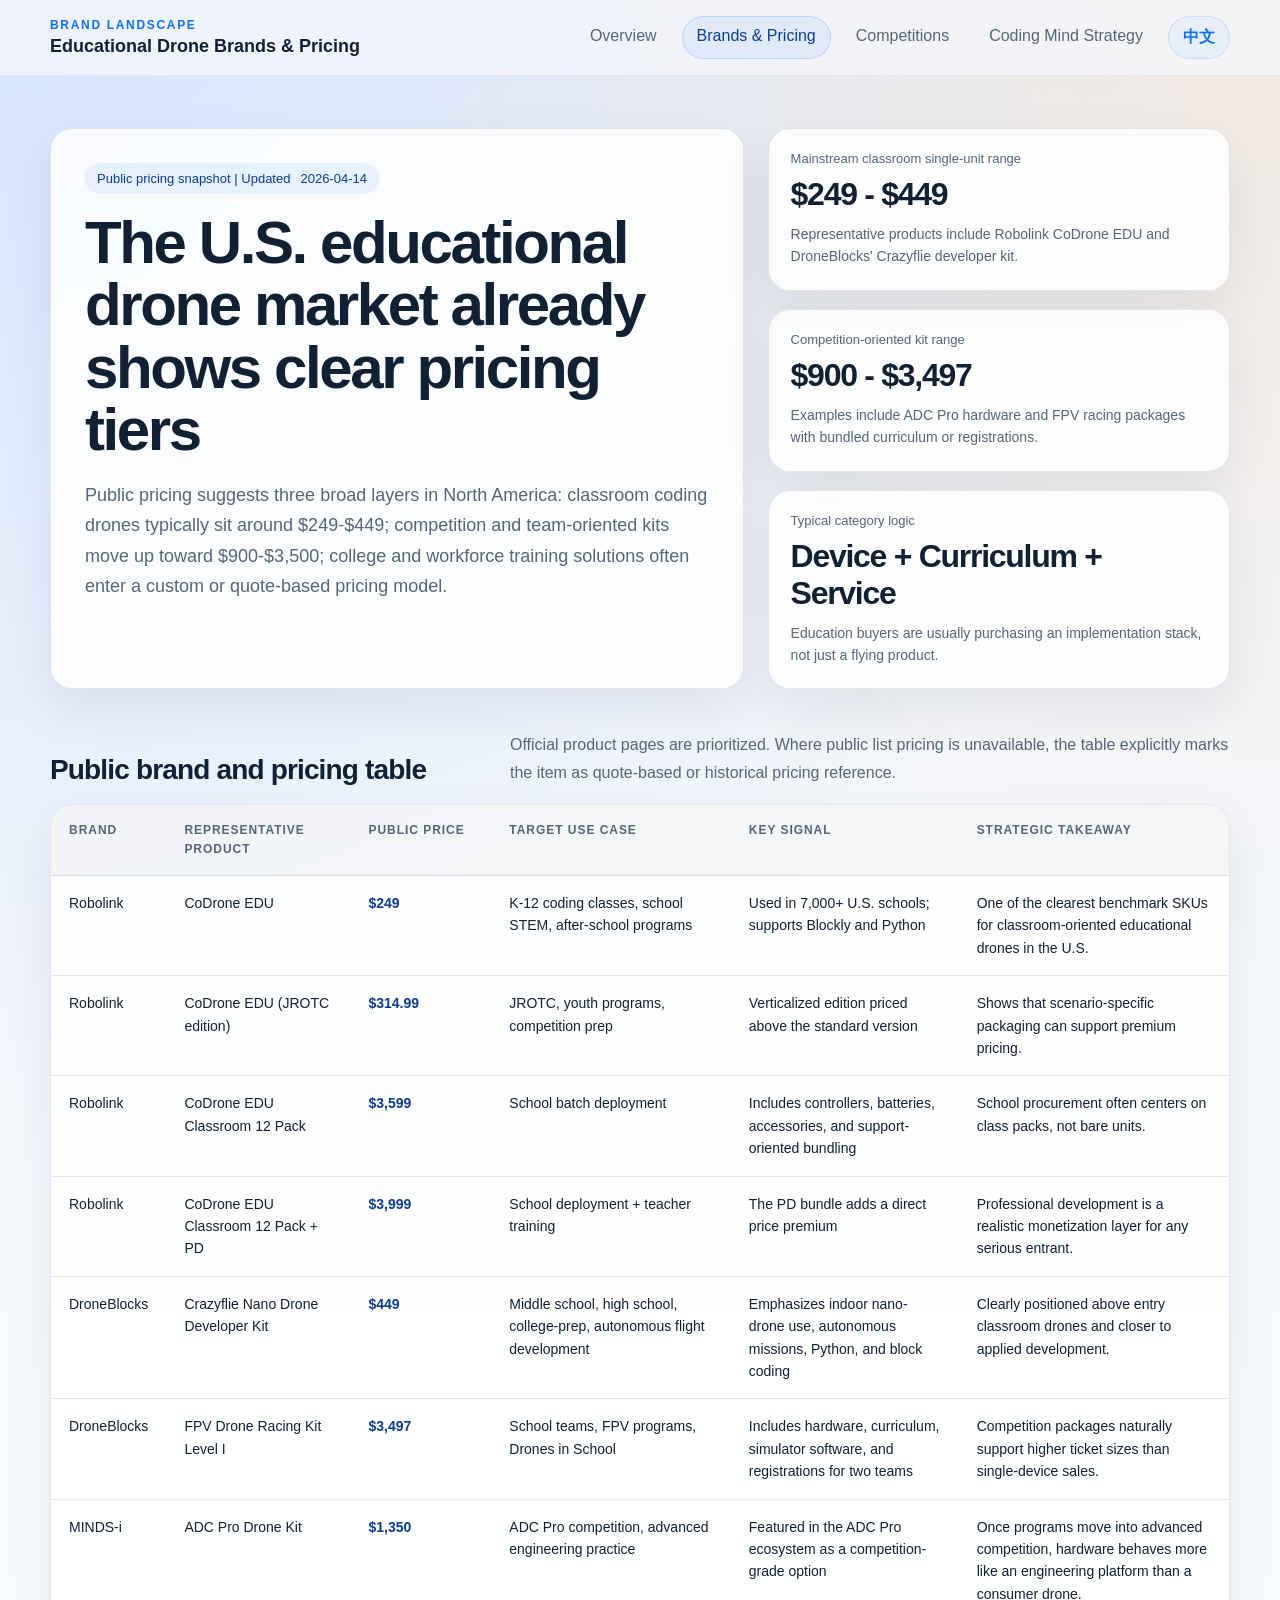
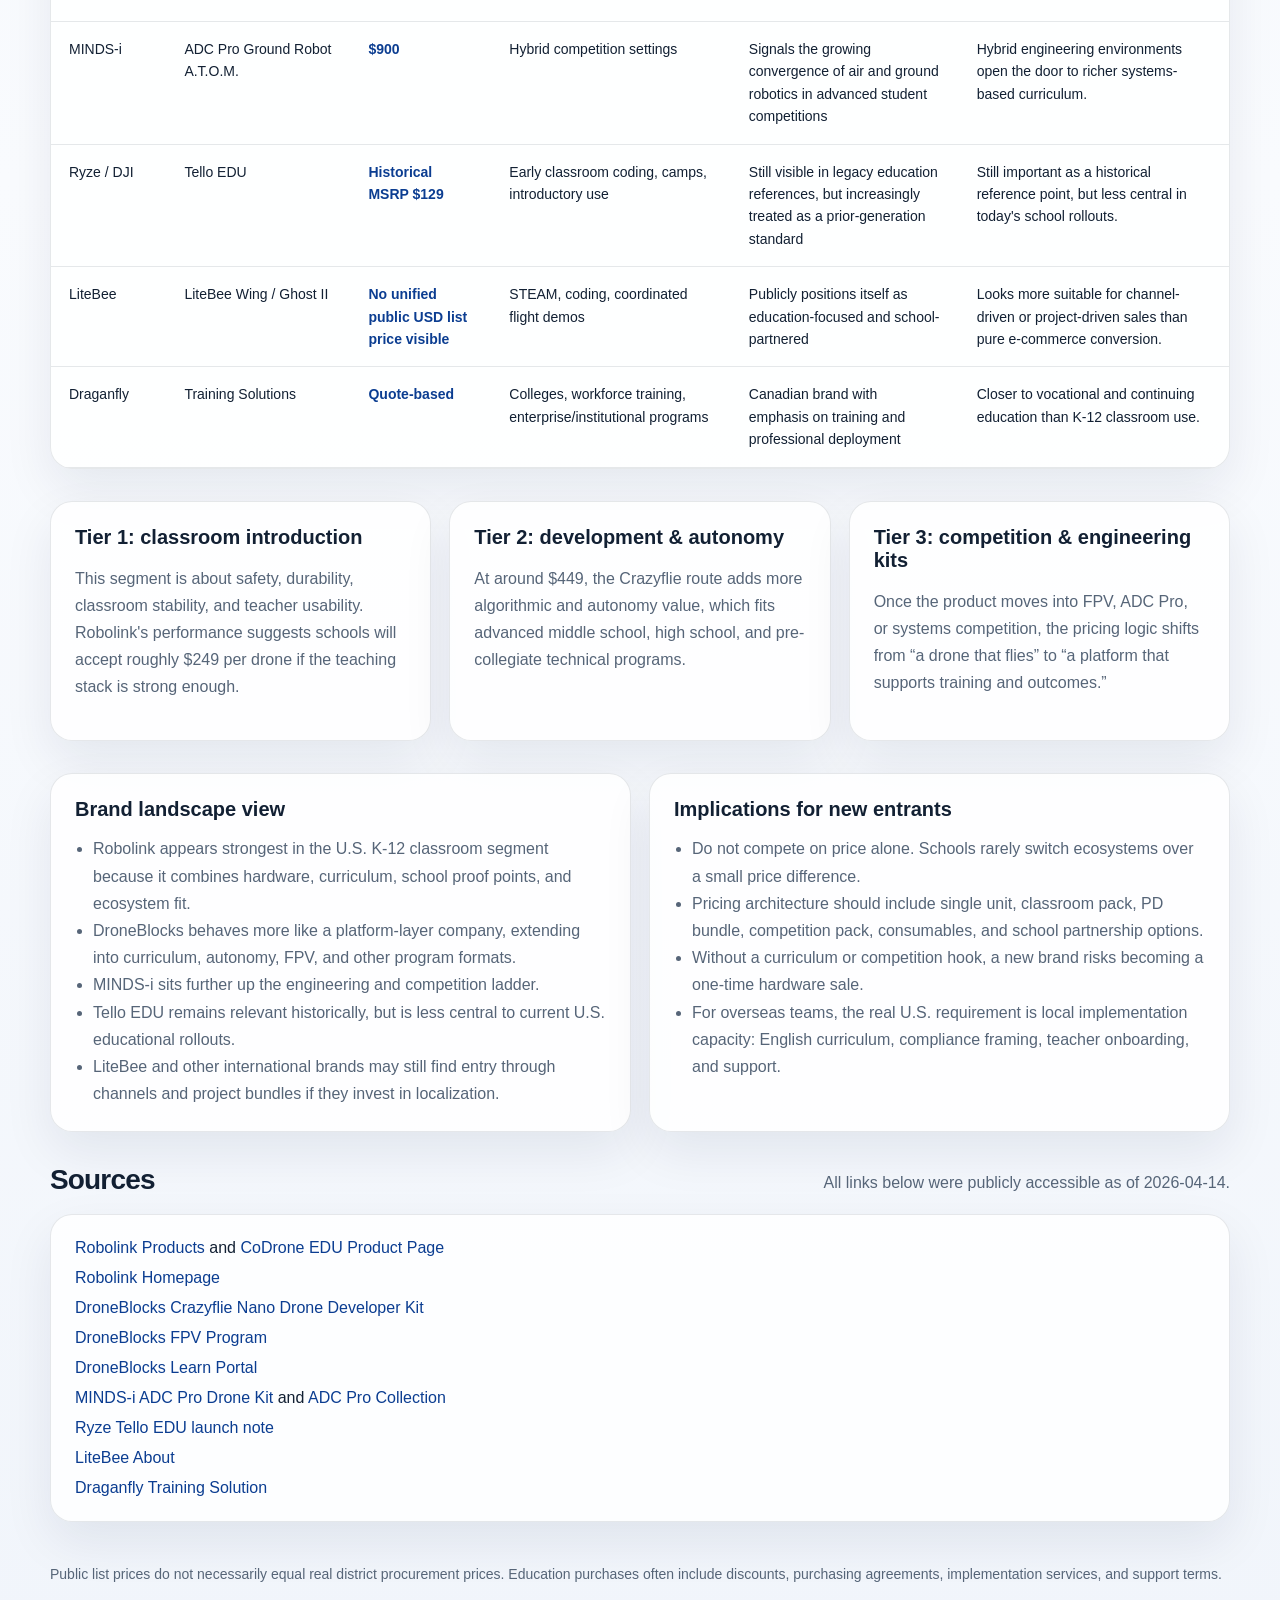
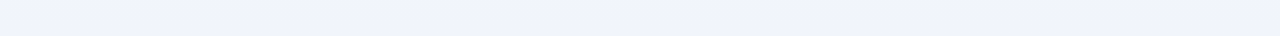
==== brands-en.html @ 6ffd5aaa "Add English version of education drone report" ====
<!DOCTYPE html>
<html lang="en">
<head>
  <meta charset="UTF-8">
  <meta name="viewport" content="width=device-width, initial-scale=1.0">
  <title>Educational Drone Brands and Pricing in North America</title>
  <link rel="stylesheet" href="assets/styles.css">
</head>
<body data-page="brands">
  <div class="topbar">
    <div class="page-shell topbar-inner">
      <div class="brand-block">
        <div class="brand-kicker">Brand Landscape</div>
        <div class="brand-title">Educational Drone Brands & Pricing</div>
      </div>
      <nav class="nav-links">
        <a href="overview-en.html" data-page="overview">Overview</a>
        <a href="brands-en.html" data-page="brands">Brands & Pricing</a>
        <a href="competitions-en.html" data-page="competitions">Competitions</a>
        <a href="strategy-en.html" data-page="strategy">Coding Mind Strategy</a>
        <a href="brands.html" class="lang-link">中文</a>
      </nav>
    </div>
  </div>

  <main class="page-shell">
    <section class="hero">
      <div class="hero-grid">
        <div class="hero-card">
          <div class="eyebrow">Public pricing snapshot | Updated <span data-today></span></div>
          <h1>The U.S. educational drone market already shows clear pricing tiers</h1>
          <p class="lead">
            Public pricing suggests three broad layers in North America:
            classroom coding drones typically sit around $249-$449;
            competition and team-oriented kits move up toward $900-$3,500;
            college and workforce training solutions often enter a custom or quote-based pricing model.
          </p>
        </div>
        <div class="hero-side">
          <div class="stat-card">
            <div class="stat-label">Mainstream classroom single-unit range</div>
            <div class="stat-value">$249 - $449</div>
            <div class="stat-foot">Representative products include Robolink CoDrone EDU and DroneBlocks' Crazyflie developer kit.</div>
          </div>
          <div class="stat-card">
            <div class="stat-label">Competition-oriented kit range</div>
            <div class="stat-value">$900 - $3,497</div>
            <div class="stat-foot">Examples include ADC Pro hardware and FPV racing packages with bundled curriculum or registrations.</div>
          </div>
          <div class="stat-card">
            <div class="stat-label">Typical category logic</div>
            <div class="stat-value">Device + Curriculum + Service</div>
            <div class="stat-foot">Education buyers are usually purchasing an implementation stack, not just a flying product.</div>
          </div>
        </div>
      </div>
    </section>

    <section>
      <div class="section-head">
        <div>
          <h2>Public brand and pricing table</h2>
        </div>
        <p>Official product pages are prioritized. Where public list pricing is unavailable, the table explicitly marks the item as quote-based or historical pricing reference.</p>
      </div>
      <div class="table-card">
        <div class="table-wrap">
          <table>
            <thead>
              <tr>
                <th>Brand</th>
                <th>Representative product</th>
                <th>Public price</th>
                <th>Target use case</th>
                <th>Key signal</th>
                <th>Strategic takeaway</th>
              </tr>
            </thead>
            <tbody>
              <tr>
                <td>Robolink</td>
                <td>CoDrone EDU</td>
                <td class="price">$249</td>
                <td>K-12 coding classes, school STEM, after-school programs</td>
                <td>Used in 7,000+ U.S. schools; supports Blockly and Python</td>
                <td>One of the clearest benchmark SKUs for classroom-oriented educational drones in the U.S.</td>
              </tr>
              <tr>
                <td>Robolink</td>
                <td>CoDrone EDU (JROTC edition)</td>
                <td class="price">$314.99</td>
                <td>JROTC, youth programs, competition prep</td>
                <td>Verticalized edition priced above the standard version</td>
                <td>Shows that scenario-specific packaging can support premium pricing.</td>
              </tr>
              <tr>
                <td>Robolink</td>
                <td>CoDrone EDU Classroom 12 Pack</td>
                <td class="price">$3,599</td>
                <td>School batch deployment</td>
                <td>Includes controllers, batteries, accessories, and support-oriented bundling</td>
                <td>School procurement often centers on class packs, not bare units.</td>
              </tr>
              <tr>
                <td>Robolink</td>
                <td>CoDrone EDU Classroom 12 Pack + PD</td>
                <td class="price">$3,999</td>
                <td>School deployment + teacher training</td>
                <td>The PD bundle adds a direct price premium</td>
                <td>Professional development is a realistic monetization layer for any serious entrant.</td>
              </tr>
              <tr>
                <td>DroneBlocks</td>
                <td>Crazyflie Nano Drone Developer Kit</td>
                <td class="price">$449</td>
                <td>Middle school, high school, college-prep, autonomous flight development</td>
                <td>Emphasizes indoor nano-drone use, autonomous missions, Python, and block coding</td>
                <td>Clearly positioned above entry classroom drones and closer to applied development.</td>
              </tr>
              <tr>
                <td>DroneBlocks</td>
                <td>FPV Drone Racing Kit Level I</td>
                <td class="price">$3,497</td>
                <td>School teams, FPV programs, Drones in School</td>
                <td>Includes hardware, curriculum, simulator software, and registrations for two teams</td>
                <td>Competition packages naturally support higher ticket sizes than single-device sales.</td>
              </tr>
              <tr>
                <td>MINDS-i</td>
                <td>ADC Pro Drone Kit</td>
                <td class="price">$1,350</td>
                <td>ADC Pro competition, advanced engineering practice</td>
                <td>Featured in the ADC Pro ecosystem as a competition-grade option</td>
                <td>Once programs move into advanced competition, hardware behaves more like an engineering platform than a consumer drone.</td>
              </tr>
              <tr>
                <td>MINDS-i</td>
                <td>ADC Pro Ground Robot A.T.O.M.</td>
                <td class="price">$900</td>
                <td>Hybrid competition settings</td>
                <td>Signals the growing convergence of air and ground robotics in advanced student competitions</td>
                <td>Hybrid engineering environments open the door to richer systems-based curriculum.</td>
              </tr>
              <tr>
                <td>Ryze / DJI</td>
                <td>Tello EDU</td>
                <td class="price">Historical MSRP $129</td>
                <td>Early classroom coding, camps, introductory use</td>
                <td>Still visible in legacy education references, but increasingly treated as a prior-generation standard</td>
                <td>Still important as a historical reference point, but less central in today's school rollouts.</td>
              </tr>
              <tr>
                <td>LiteBee</td>
                <td>LiteBee Wing / Ghost II</td>
                <td class="price">No unified public USD list price visible</td>
                <td>STEAM, coding, coordinated flight demos</td>
                <td>Publicly positions itself as education-focused and school-partnered</td>
                <td>Looks more suitable for channel-driven or project-driven sales than pure e-commerce conversion.</td>
              </tr>
              <tr>
                <td>Draganfly</td>
                <td>Training Solutions</td>
                <td class="price">Quote-based</td>
                <td>Colleges, workforce training, enterprise/institutional programs</td>
                <td>Canadian brand with emphasis on training and professional deployment</td>
                <td>Closer to vocational and continuing education than K-12 classroom use.</td>
              </tr>
            </tbody>
          </table>
        </div>
      </div>
    </section>

    <section>
      <div class="grid-3">
        <div class="panel">
          <h3>Tier 1: classroom introduction</h3>
          <p>This segment is about safety, durability, classroom stability, and teacher usability. Robolink's performance suggests schools will accept roughly $249 per drone if the teaching stack is strong enough.</p>
        </div>
        <div class="panel">
          <h3>Tier 2: development & autonomy</h3>
          <p>At around $449, the Crazyflie route adds more algorithmic and autonomy value, which fits advanced middle school, high school, and pre-collegiate technical programs.</p>
        </div>
        <div class="panel">
          <h3>Tier 3: competition & engineering kits</h3>
          <p>Once the product moves into FPV, ADC Pro, or systems competition, the pricing logic shifts from “a drone that flies” to “a platform that supports training and outcomes.”</p>
        </div>
      </div>
    </section>

    <section>
      <div class="grid-2">
        <div class="panel">
          <h3>Brand landscape view</h3>
          <ul class="clean">
            <li>Robolink appears strongest in the U.S. K-12 classroom segment because it combines hardware, curriculum, school proof points, and ecosystem fit.</li>
            <li>DroneBlocks behaves more like a platform-layer company, extending into curriculum, autonomy, FPV, and other program formats.</li>
            <li>MINDS-i sits further up the engineering and competition ladder.</li>
            <li>Tello EDU remains relevant historically, but is less central to current U.S. educational rollouts.</li>
            <li>LiteBee and other international brands may still find entry through channels and project bundles if they invest in localization.</li>
          </ul>
        </div>
        <div class="panel">
          <h3>Implications for new entrants</h3>
          <ul class="clean">
            <li>Do not compete on price alone. Schools rarely switch ecosystems over a small price difference.</li>
            <li>Pricing architecture should include single unit, classroom pack, PD bundle, competition pack, consumables, and school partnership options.</li>
            <li>Without a curriculum or competition hook, a new brand risks becoming a one-time hardware sale.</li>
            <li>For overseas teams, the real U.S. requirement is local implementation capacity: English curriculum, compliance framing, teacher onboarding, and support.</li>
          </ul>
        </div>
      </div>
    </section>

    <section>
      <div class="section-head">
        <div>
          <h2>Sources</h2>
        </div>
        <p>All links below were publicly accessible as of <span data-today></span>.</p>
      </div>
      <div class="source-card">
        <div class="source-list">
          <div><a href="https://www.robolink.com/pages/our-products" target="_blank" rel="noreferrer">Robolink Products</a> and <a href="https://www.robolink.com/products/codrone-edu" target="_blank" rel="noreferrer">CoDrone EDU Product Page</a></div>
          <div><a href="https://www.robolink.com/" target="_blank" rel="noreferrer">Robolink Homepage</a></div>
          <div><a href="https://droneblocks.io/product/crazyflie-dev-kit/" target="_blank" rel="noreferrer">DroneBlocks Crazyflie Nano Drone Developer Kit</a></div>
          <div><a href="https://droneblocks.io/program/fpv/" target="_blank" rel="noreferrer">DroneBlocks FPV Program</a></div>
          <div><a href="https://learn.droneblocks.io/" target="_blank" rel="noreferrer">DroneBlocks Learn Portal</a></div>
          <div><a href="https://mindsieducation.com/products/adc-pro-drone-kit" target="_blank" rel="noreferrer">MINDS-i ADC Pro Drone Kit</a> and <a href="https://mindsieducation.com/collections/adc-pro" target="_blank" rel="noreferrer">ADC Pro Collection</a></div>
          <div><a href="https://www.ryzerobotics.com/mobile/news/announcing-the-programmable-tello-edu-drone-page" target="_blank" rel="noreferrer">Ryze Tello EDU launch note</a></div>
          <div><a href="https://www.litebee.com/aboutUs/" target="_blank" rel="noreferrer">LiteBee About</a></div>
          <div><a href="https://draganfly.com/training-solution/" target="_blank" rel="noreferrer">Draganfly Training Solution</a></div>
        </div>
      </div>
    </section>

    <div class="footer">
      Public list prices do not necessarily equal real district procurement prices. Education purchases often include discounts, purchasing agreements, implementation services, and support terms.
    </div>
  </main>
  <script src="assets/app.js"></script>
</body>
</html>
---- assets/styles.css ----
:root {
  --bg: #f5f7fb;
  --surface: rgba(255, 255, 255, 0.84);
  --surface-strong: #ffffff;
  --text: #122033;
  --muted: #566578;
  --line: rgba(18, 32, 51, 0.1);
  --brand: #0f6fff;
  --brand-deep: #0b3d91;
  --accent: #ff8f1f;
  --accent-soft: #ffe5c7;
  --success: #1a9b6d;
  --danger: #d24e39;
  --shadow: 0 20px 50px rgba(16, 31, 58, 0.08);
  --radius: 22px;
  --content: 1180px;
}

* {
  box-sizing: border-box;
}

html {
  scroll-behavior: smooth;
}

body {
  margin: 0;
  font-family: "Segoe UI", "PingFang SC", "Microsoft YaHei", sans-serif;
  color: var(--text);
  background:
    radial-gradient(circle at top left, rgba(15, 111, 255, 0.12), transparent 35%),
    radial-gradient(circle at top right, rgba(255, 143, 31, 0.12), transparent 28%),
    linear-gradient(180deg, #eff4fb 0%, #f9fbfe 55%, #f1f5fb 100%);
}

a {
  color: inherit;
}

.page-shell {
  width: min(calc(100% - 32px), var(--content));
  margin: 0 auto;
}

.topbar {
  position: sticky;
  top: 0;
  z-index: 20;
  backdrop-filter: blur(12px);
  background: rgba(245, 247, 251, 0.78);
  border-bottom: 1px solid rgba(18, 32, 51, 0.06);
}

.topbar-inner {
  display: flex;
  align-items: center;
  justify-content: space-between;
  gap: 18px;
  padding: 16px 0;
}

.brand-block {
  display: flex;
  flex-direction: column;
  gap: 4px;
}

.brand-kicker {
  font-size: 12px;
  letter-spacing: 0.14em;
  text-transform: uppercase;
  color: var(--brand);
  font-weight: 700;
}

.brand-title {
  font-size: 18px;
  font-weight: 700;
}

.nav-links {
  display: flex;
  flex-wrap: wrap;
  justify-content: flex-end;
  gap: 10px;
}

.nav-links a {
  text-decoration: none;
  padding: 10px 14px;
  border-radius: 999px;
  color: var(--muted);
  border: 1px solid transparent;
  transition: all 0.2s ease;
}

.nav-links a:hover,
.nav-links a.active {
  color: var(--brand-deep);
  border-color: rgba(15, 111, 255, 0.18);
  background: rgba(15, 111, 255, 0.08);
}

.nav-links a.lang-link {
  font-weight: 700;
  color: var(--brand);
  border-color: rgba(15, 111, 255, 0.14);
  background: rgba(15, 111, 255, 0.05);
}

.hero {
  padding: 52px 0 24px;
}

.hero-grid {
  display: grid;
  grid-template-columns: 1.35fr 0.9fr;
  gap: 24px;
}

.hero-card,
.panel,
.table-card,
.source-card,
.stat-card,
.timeline-card,
.note-card {
  background: var(--surface);
  border: 1px solid var(--line);
  box-shadow: var(--shadow);
  border-radius: var(--radius);
}

.hero-card {
  padding: 34px;
}

.eyebrow {
  display: inline-flex;
  align-items: center;
  gap: 10px;
  font-size: 13px;
  color: var(--brand-deep);
  background: rgba(15, 111, 255, 0.08);
  padding: 8px 12px;
  border-radius: 999px;
  margin-bottom: 18px;
}

.hero h1 {
  margin: 0;
  font-size: clamp(34px, 6vw, 60px);
  line-height: 1.04;
  letter-spacing: -0.04em;
}

.hero p.lead {
  margin: 18px 0 0;
  font-size: 18px;
  line-height: 1.7;
  color: var(--muted);
  max-width: 720px;
}

.hero-tags,
.chip-row {
  display: flex;
  flex-wrap: wrap;
  gap: 10px;
  margin-top: 24px;
}

.tag,
.chip {
  padding: 8px 12px;
  border-radius: 999px;
  font-size: 13px;
  background: rgba(18, 32, 51, 0.05);
  color: var(--muted);
}

.hero-side {
  display: grid;
  gap: 18px;
}

.stat-card {
  padding: 22px;
}

.stat-label {
  font-size: 13px;
  color: var(--muted);
  margin-bottom: 10px;
}

.stat-value {
  font-size: 32px;
  font-weight: 800;
  letter-spacing: -0.04em;
}

.stat-foot {
  margin-top: 10px;
  color: var(--muted);
  font-size: 14px;
  line-height: 1.6;
}

.grid-3,
.grid-2,
.grid-4 {
  display: grid;
  gap: 18px;
}

.grid-2 {
  grid-template-columns: repeat(2, minmax(0, 1fr));
}

.grid-3 {
  grid-template-columns: repeat(3, minmax(0, 1fr));
}

.grid-4 {
  grid-template-columns: repeat(4, minmax(0, 1fr));
}

section {
  padding: 18px 0 14px;
}

.section-head {
  display: flex;
  justify-content: space-between;
  gap: 18px;
  align-items: end;
  margin-bottom: 18px;
}

.section-head h2 {
  margin: 0;
  font-size: 28px;
  letter-spacing: -0.03em;
}

.section-head p {
  margin: 0;
  max-width: 720px;
  color: var(--muted);
  line-height: 1.7;
}

.panel {
  padding: 24px;
}

.panel h3,
.timeline-card h3,
.table-card h3,
.source-card h3 {
  margin: 0 0 14px;
  font-size: 20px;
}

.panel p,
.panel li,
.timeline-card p,
.timeline-card li,
.table-card p,
.source-card li,
.note-card p {
  color: var(--muted);
  line-height: 1.7;
}

ul.clean {
  margin: 0;
  padding-left: 18px;
}

.metric-strip {
  display: grid;
  grid-template-columns: repeat(4, minmax(0, 1fr));
  gap: 16px;
}

.metric-box {
  padding: 18px;
  border-radius: 18px;
  border: 1px solid var(--line);
  background: rgba(255, 255, 255, 0.66);
}

.metric-box strong {
  display: block;
  font-size: 28px;
  margin-bottom: 8px;
  letter-spacing: -0.04em;
}

.market-bars {
  display: grid;
  gap: 14px;
  margin-top: 18px;
}

.bar-row {
  display: grid;
  gap: 8px;
}

.bar-label {
  display: flex;
  justify-content: space-between;
  gap: 12px;
  font-size: 14px;
}

.bar-track {
  height: 14px;
  border-radius: 999px;
  background: rgba(18, 32, 51, 0.06);
  overflow: hidden;
}

.bar-fill {
  height: 100%;
  border-radius: 999px;
  background: linear-gradient(90deg, var(--brand), var(--accent));
}

.matrix {
  display: grid;
  gap: 14px;
}

.matrix-item {
  padding: 18px;
  border-radius: 18px;
  border: 1px solid var(--line);
  background: rgba(255, 255, 255, 0.62);
}

.matrix-item h4 {
  margin: 0 0 10px;
  font-size: 16px;
}

.pill {
  display: inline-flex;
  padding: 5px 10px;
  border-radius: 999px;
  font-size: 12px;
  font-weight: 700;
  margin-bottom: 10px;
}

.pill.open {
  background: rgba(26, 155, 109, 0.12);
  color: var(--success);
}

.pill.risk {
  background: rgba(210, 78, 57, 0.1);
  color: var(--danger);
}

.pill.note {
  background: rgba(15, 111, 255, 0.1);
  color: var(--brand-deep);
}

.table-card {
  overflow: hidden;
}

.table-wrap {
  overflow-x: auto;
}

table {
  width: 100%;
  border-collapse: collapse;
  min-width: 860px;
}

th,
td {
  text-align: left;
  padding: 16px 18px;
  border-bottom: 1px solid var(--line);
  vertical-align: top;
  font-size: 14px;
  line-height: 1.6;
}

th {
  font-size: 12px;
  text-transform: uppercase;
  letter-spacing: 0.08em;
  color: var(--muted);
  background: rgba(18, 32, 51, 0.04);
}

tbody tr:hover {
  background: rgba(15, 111, 255, 0.03);
}

.price {
  font-weight: 700;
  color: var(--brand-deep);
}

.muted {
  color: var(--muted);
}

.timeline {
  display: grid;
  gap: 16px;
}

.timeline-card {
  padding: 22px;
}

.timeline-step {
  font-size: 12px;
  color: var(--brand);
  font-weight: 800;
  letter-spacing: 0.1em;
  text-transform: uppercase;
  margin-bottom: 10px;
}

.source-card {
  padding: 24px;
}

.source-list {
  display: grid;
  gap: 12px;
}

.source-list a {
  color: var(--brand-deep);
  text-decoration: none;
}

.source-list a:hover {
  text-decoration: underline;
}

.note-card {
  padding: 18px 20px;
}

.footer {
  padding: 30px 0 54px;
  color: var(--muted);
  font-size: 14px;
}

.small {
  font-size: 13px;
}

@media (max-width: 980px) {
  .hero-grid,
  .grid-2,
  .grid-3,
  .grid-4,
  .metric-strip {
    grid-template-columns: 1fr;
  }

  .topbar-inner,
  .section-head {
    flex-direction: column;
    align-items: flex-start;
  }

  .nav-links {
    justify-content: flex-start;
  }

  .hero-card,
  .panel,
  .timeline-card,
  .source-card {
    padding: 22px;
  }
}
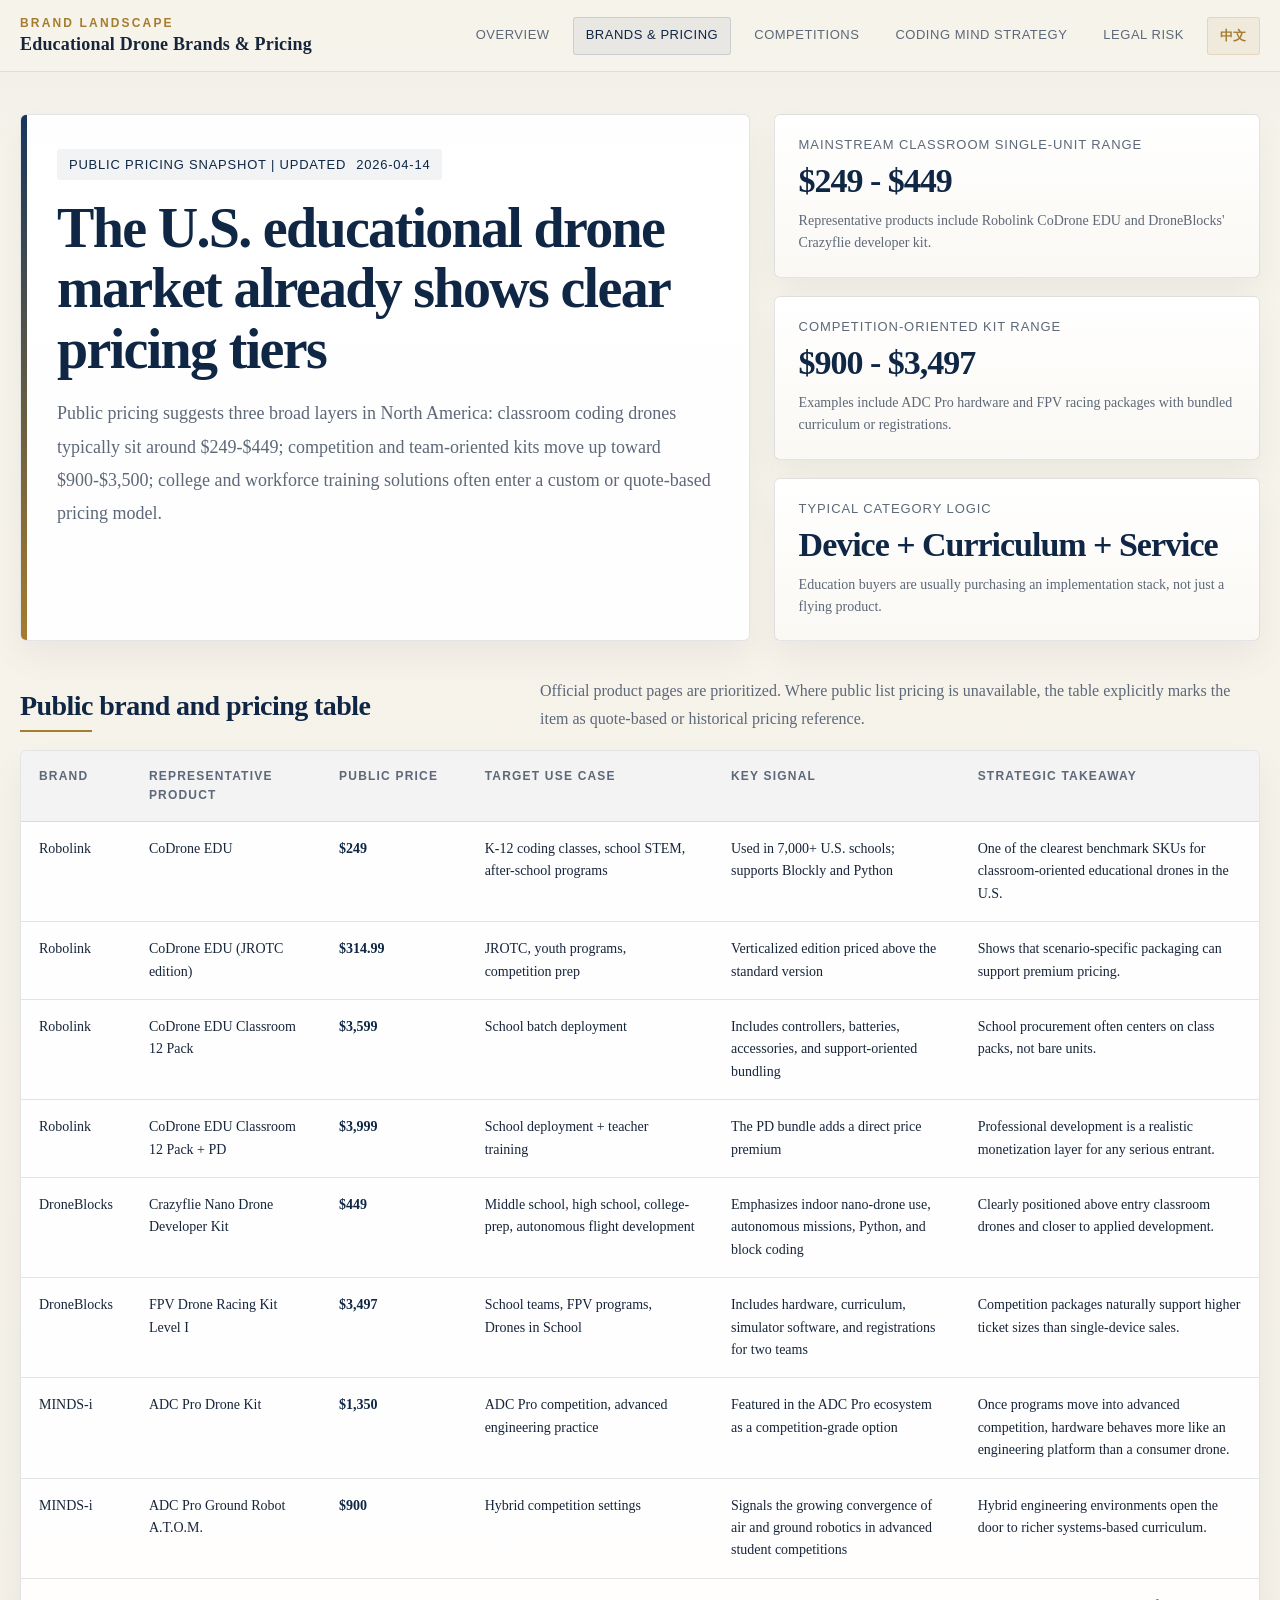
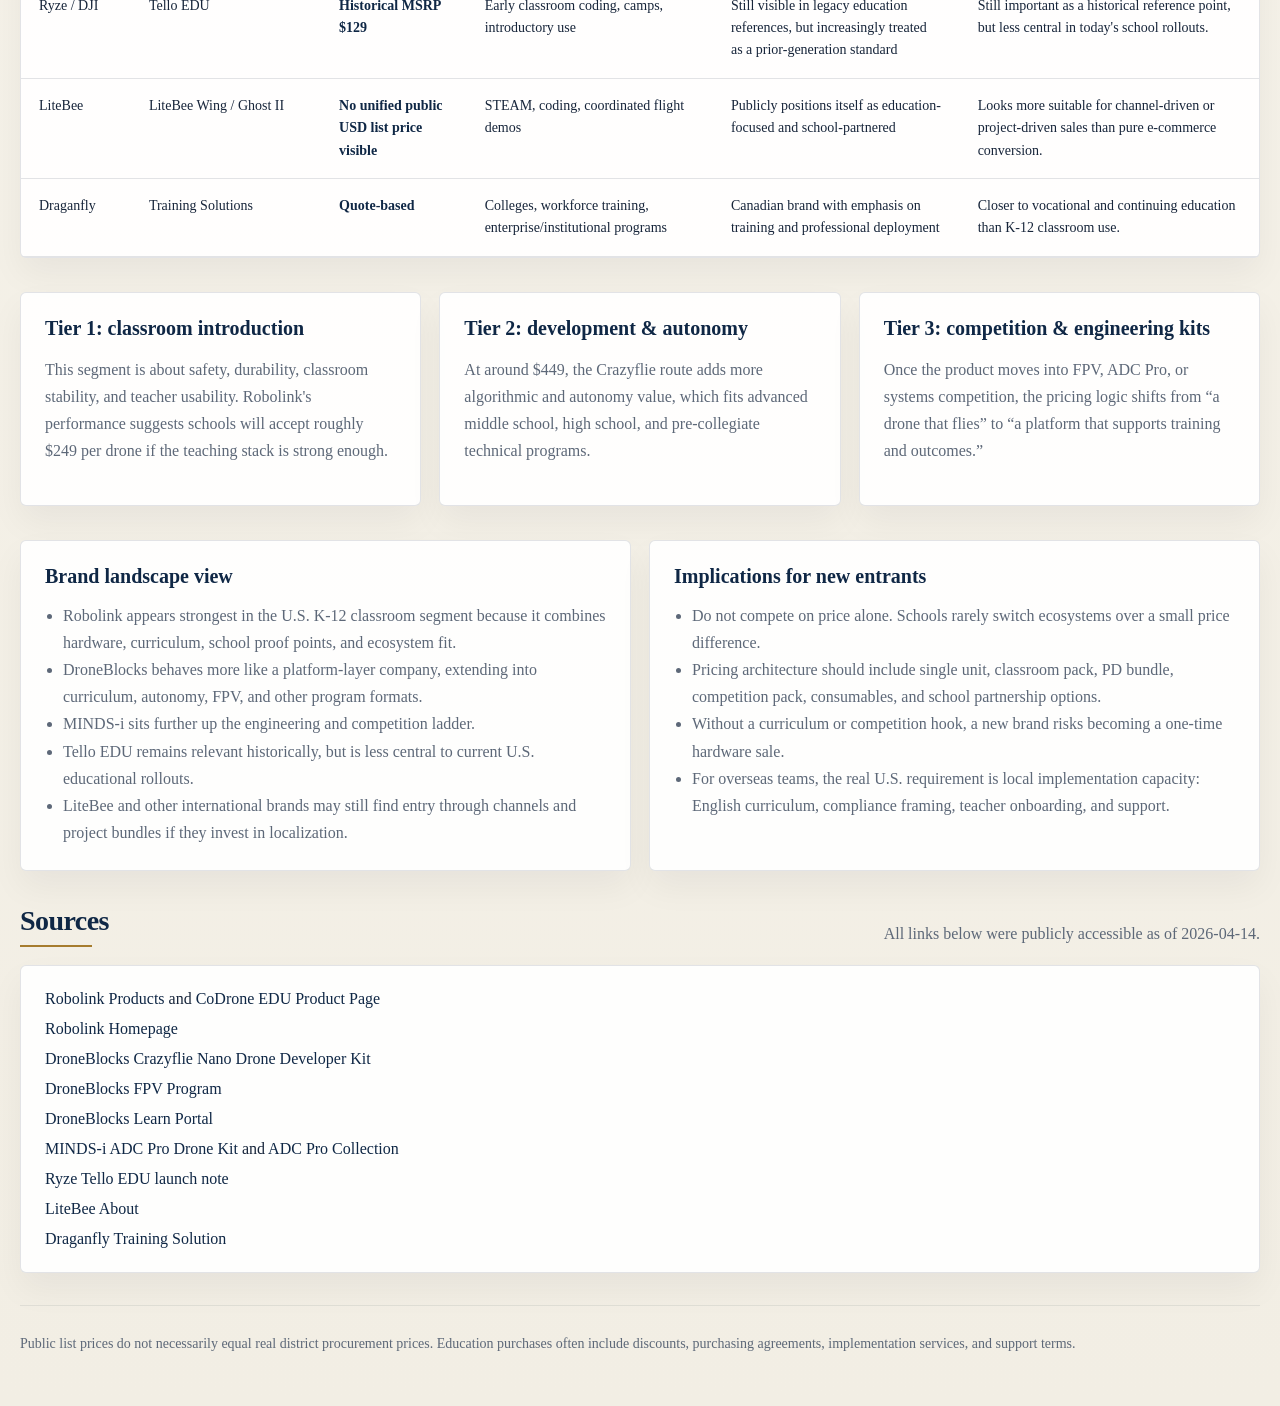
==== commit 2dd6aaf9: "Add legal risk section for education drone market" ====
--- a/brands-en.html
+++ b/brands-en.html
@@ -18,6 +18,7 @@
         <a href="brands-en.html" data-page="brands">Brands & Pricing</a>
         <a href="competitions-en.html" data-page="competitions">Competitions</a>
         <a href="strategy-en.html" data-page="strategy">Coding Mind Strategy</a>
+        <a href="legal-en.html" data-page="legal">Legal Risk</a>
         <a href="brands.html" class="lang-link">中文</a>
       </nav>
     </div>
--- a/assets/styles.css
+++ b/assets/styles.css
@@ -1,19 +1,19 @@
 :root {
-  --bg: #f5f7fb;
-  --surface: rgba(255, 255, 255, 0.84);
+  --bg: #f3f0e8;
+  --surface: rgba(255, 255, 255, 0.92);
   --surface-strong: #ffffff;
-  --text: #122033;
-  --muted: #566578;
-  --line: rgba(18, 32, 51, 0.1);
-  --brand: #0f6fff;
-  --brand-deep: #0b3d91;
-  --accent: #ff8f1f;
-  --accent-soft: #ffe5c7;
-  --success: #1a9b6d;
-  --danger: #d24e39;
-  --shadow: 0 20px 50px rgba(16, 31, 58, 0.08);
-  --radius: 22px;
-  --content: 1180px;
+  --text: #17253a;
+  --muted: #5d6878;
+  --line: rgba(23, 37, 58, 0.12);
+  --brand: #17365d;
+  --brand-deep: #0f2745;
+  --accent: #a67c2e;
+  --accent-soft: rgba(166, 124, 46, 0.12);
+  --success: #2f6a4f;
+  --danger: #a5483a;
+  --shadow: 0 16px 34px rgba(17, 28, 44, 0.05);
+  --radius: 6px;
+  --content: 1240px;
 }
 
 * {
@@ -26,12 +26,11 @@
 
 body {
   margin: 0;
-  font-family: "Segoe UI", "PingFang SC", "Microsoft YaHei", sans-serif;
+  font-family: Georgia, "Times New Roman", "Noto Serif SC", "Songti SC", serif;
   color: var(--text);
   background:
-    radial-gradient(circle at top left, rgba(15, 111, 255, 0.12), transparent 35%),
-    radial-gradient(circle at top right, rgba(255, 143, 31, 0.12), transparent 28%),
-    linear-gradient(180deg, #eff4fb 0%, #f9fbfe 55%, #f1f5fb 100%);
+    linear-gradient(180deg, rgba(15, 39, 69, 0.04) 0%, rgba(15, 39, 69, 0) 160px),
+    linear-gradient(180deg, #f7f4ec 0%, #f2eee4 100%);
 }
 
 a {
@@ -47,9 +46,9 @@
   position: sticky;
   top: 0;
   z-index: 20;
-  backdrop-filter: blur(12px);
-  background: rgba(245, 247, 251, 0.78);
-  border-bottom: 1px solid rgba(18, 32, 51, 0.06);
+  backdrop-filter: blur(10px);
+  background: rgba(247, 244, 236, 0.92);
+  border-bottom: 1px solid rgba(23, 37, 58, 0.1);
 }
 
 .topbar-inner {
@@ -68,15 +67,17 @@
 
 .brand-kicker {
   font-size: 12px;
-  letter-spacing: 0.14em;
-  text-transform: uppercase;
-  color: var(--brand);
+  letter-spacing: 0.18em;
+  text-transform: uppercase;
+  color: var(--accent);
   font-weight: 700;
+  font-family: "Segoe UI", Arial, sans-serif;
 }
 
 .brand-title {
   font-size: 18px;
   font-weight: 700;
+  letter-spacing: 0.01em;
 }
 
 .nav-links {
@@ -88,29 +89,33 @@
 
 .nav-links a {
   text-decoration: none;
-  padding: 10px 14px;
-  border-radius: 999px;
+  padding: 9px 12px;
+  border-radius: 3px;
   color: var(--muted);
   border: 1px solid transparent;
   transition: all 0.2s ease;
+  font-family: "Segoe UI", Arial, sans-serif;
+  font-size: 13px;
+  letter-spacing: 0.04em;
+  text-transform: uppercase;
 }
 
 .nav-links a:hover,
 .nav-links a.active {
   color: var(--brand-deep);
-  border-color: rgba(15, 111, 255, 0.18);
-  background: rgba(15, 111, 255, 0.08);
+  border-color: rgba(23, 54, 93, 0.14);
+  background: rgba(23, 54, 93, 0.06);
 }
 
 .nav-links a.lang-link {
   font-weight: 700;
-  color: var(--brand);
-  border-color: rgba(15, 111, 255, 0.14);
-  background: rgba(15, 111, 255, 0.05);
+  color: var(--accent);
+  border-color: rgba(166, 124, 46, 0.18);
+  background: rgba(166, 124, 46, 0.08);
 }
 
 .hero {
-  padding: 52px 0 24px;
+  padding: 42px 0 18px;
 }
 
 .hero-grid {
@@ -133,7 +138,17 @@
 }
 
 .hero-card {
-  padding: 34px;
+  padding: 34px 36px;
+  position: relative;
+  overflow: hidden;
+}
+
+.hero-card::before {
+  content: "";
+  position: absolute;
+  inset: 0 auto 0 0;
+  width: 6px;
+  background: linear-gradient(180deg, var(--brand), var(--accent));
 }
 
 .eyebrow {
@@ -142,23 +157,27 @@
   gap: 10px;
   font-size: 13px;
   color: var(--brand-deep);
-  background: rgba(15, 111, 255, 0.08);
+  background: rgba(23, 54, 93, 0.06);
   padding: 8px 12px;
-  border-radius: 999px;
+  border-radius: 3px;
   margin-bottom: 18px;
+  font-family: "Segoe UI", Arial, sans-serif;
+  letter-spacing: 0.06em;
+  text-transform: uppercase;
 }
 
 .hero h1 {
   margin: 0;
-  font-size: clamp(34px, 6vw, 60px);
-  line-height: 1.04;
-  letter-spacing: -0.04em;
+  font-size: clamp(34px, 5vw, 56px);
+  line-height: 1.08;
+  letter-spacing: -0.03em;
+  color: var(--brand-deep);
 }
 
 .hero p.lead {
   margin: 18px 0 0;
   font-size: 18px;
-  line-height: 1.7;
+  line-height: 1.85;
   color: var(--muted);
   max-width: 720px;
 }
@@ -174,10 +193,13 @@
 .tag,
 .chip {
   padding: 8px 12px;
-  border-radius: 999px;
+  border-radius: 3px;
   font-size: 13px;
-  background: rgba(18, 32, 51, 0.05);
-  color: var(--muted);
+  background: rgba(23, 37, 58, 0.045);
+  color: var(--muted);
+  border: 1px solid rgba(23, 37, 58, 0.06);
+  text-decoration: none;
+  font-family: "Segoe UI", Arial, sans-serif;
 }
 
 .hero-side {
@@ -186,19 +208,25 @@
 }
 
 .stat-card {
-  padding: 22px;
+  padding: 22px 24px;
+  background:
+    linear-gradient(180deg, rgba(255, 255, 255, 0.96) 0%, rgba(250, 248, 243, 0.96) 100%);
 }
 
 .stat-label {
   font-size: 13px;
   color: var(--muted);
   margin-bottom: 10px;
+  text-transform: uppercase;
+  letter-spacing: 0.07em;
+  font-family: "Segoe UI", Arial, sans-serif;
 }
 
 .stat-value {
-  font-size: 32px;
+  font-size: 34px;
   font-weight: 800;
-  letter-spacing: -0.04em;
+  letter-spacing: -0.03em;
+  color: var(--brand-deep);
 }
 
 .stat-foot {
@@ -228,7 +256,7 @@
 }
 
 section {
-  padding: 18px 0 14px;
+  padding: 18px 0 16px;
 }
 
 .section-head {
@@ -242,7 +270,20 @@
 .section-head h2 {
   margin: 0;
   font-size: 28px;
-  letter-spacing: -0.03em;
+  letter-spacing: -0.02em;
+  color: var(--brand-deep);
+  position: relative;
+  padding-bottom: 10px;
+}
+
+.section-head h2::after {
+  content: "";
+  position: absolute;
+  left: 0;
+  bottom: 0;
+  width: 72px;
+  height: 2px;
+  background: var(--accent);
 }
 
 .section-head p {
@@ -262,6 +303,7 @@
 .source-card h3 {
   margin: 0 0 14px;
   font-size: 20px;
+  color: var(--brand-deep);
 }
 
 .panel p,
@@ -288,16 +330,17 @@
 
 .metric-box {
   padding: 18px;
-  border-radius: 18px;
+  border-radius: 4px;
   border: 1px solid var(--line);
-  background: rgba(255, 255, 255, 0.66);
+  background: rgba(255, 255, 255, 0.72);
 }
 
 .metric-box strong {
   display: block;
-  font-size: 28px;
+  font-size: 30px;
   margin-bottom: 8px;
-  letter-spacing: -0.04em;
+  letter-spacing: -0.03em;
+  color: var(--brand-deep);
 }
 
 .market-bars {
@@ -320,15 +363,15 @@
 
 .bar-track {
   height: 14px;
-  border-radius: 999px;
-  background: rgba(18, 32, 51, 0.06);
+  border-radius: 2px;
+  background: rgba(23, 37, 58, 0.07);
   overflow: hidden;
 }
 
 .bar-fill {
   height: 100%;
-  border-radius: 999px;
-  background: linear-gradient(90deg, var(--brand), var(--accent));
+  border-radius: 2px;
+  background: linear-gradient(90deg, var(--brand-deep), var(--accent));
 }
 
 .matrix {
@@ -338,9 +381,9 @@
 
 .matrix-item {
   padding: 18px;
-  border-radius: 18px;
+  border-radius: 4px;
   border: 1px solid var(--line);
-  background: rgba(255, 255, 255, 0.62);
+  background: rgba(255, 255, 255, 0.68);
 }
 
 .matrix-item h4 {
@@ -351,14 +394,17 @@
 .pill {
   display: inline-flex;
   padding: 5px 10px;
-  border-radius: 999px;
+  border-radius: 3px;
   font-size: 12px;
   font-weight: 700;
   margin-bottom: 10px;
+  font-family: "Segoe UI", Arial, sans-serif;
+  letter-spacing: 0.05em;
+  text-transform: uppercase;
 }
 
 .pill.open {
-  background: rgba(26, 155, 109, 0.12);
+  background: rgba(47, 106, 79, 0.12);
   color: var(--success);
 }
 
@@ -399,13 +445,14 @@
 th {
   font-size: 12px;
   text-transform: uppercase;
-  letter-spacing: 0.08em;
-  color: var(--muted);
-  background: rgba(18, 32, 51, 0.04);
+  letter-spacing: 0.1em;
+  color: var(--muted);
+  background: rgba(23, 37, 58, 0.05);
+  font-family: "Segoe UI", Arial, sans-serif;
 }
 
 tbody tr:hover {
-  background: rgba(15, 111, 255, 0.03);
+  background: rgba(23, 54, 93, 0.03);
 }
 
 .price {
@@ -424,15 +471,27 @@
 
 .timeline-card {
   padding: 22px;
+  position: relative;
+}
+
+.timeline-card::before {
+  content: "";
+  position: absolute;
+  top: 0;
+  left: 0;
+  right: 0;
+  height: 3px;
+  background: linear-gradient(90deg, var(--accent), rgba(166, 124, 46, 0.1));
 }
 
 .timeline-step {
   font-size: 12px;
-  color: var(--brand);
+  color: var(--accent);
   font-weight: 800;
-  letter-spacing: 0.1em;
+  letter-spacing: 0.12em;
   text-transform: uppercase;
   margin-bottom: 10px;
+  font-family: "Segoe UI", Arial, sans-serif;
 }
 
 .source-card {
@@ -461,6 +520,8 @@
   padding: 30px 0 54px;
   color: var(--muted);
   font-size: 14px;
+  border-top: 1px solid rgba(23, 37, 58, 0.08);
+  margin-top: 16px;
 }
 
 .small {
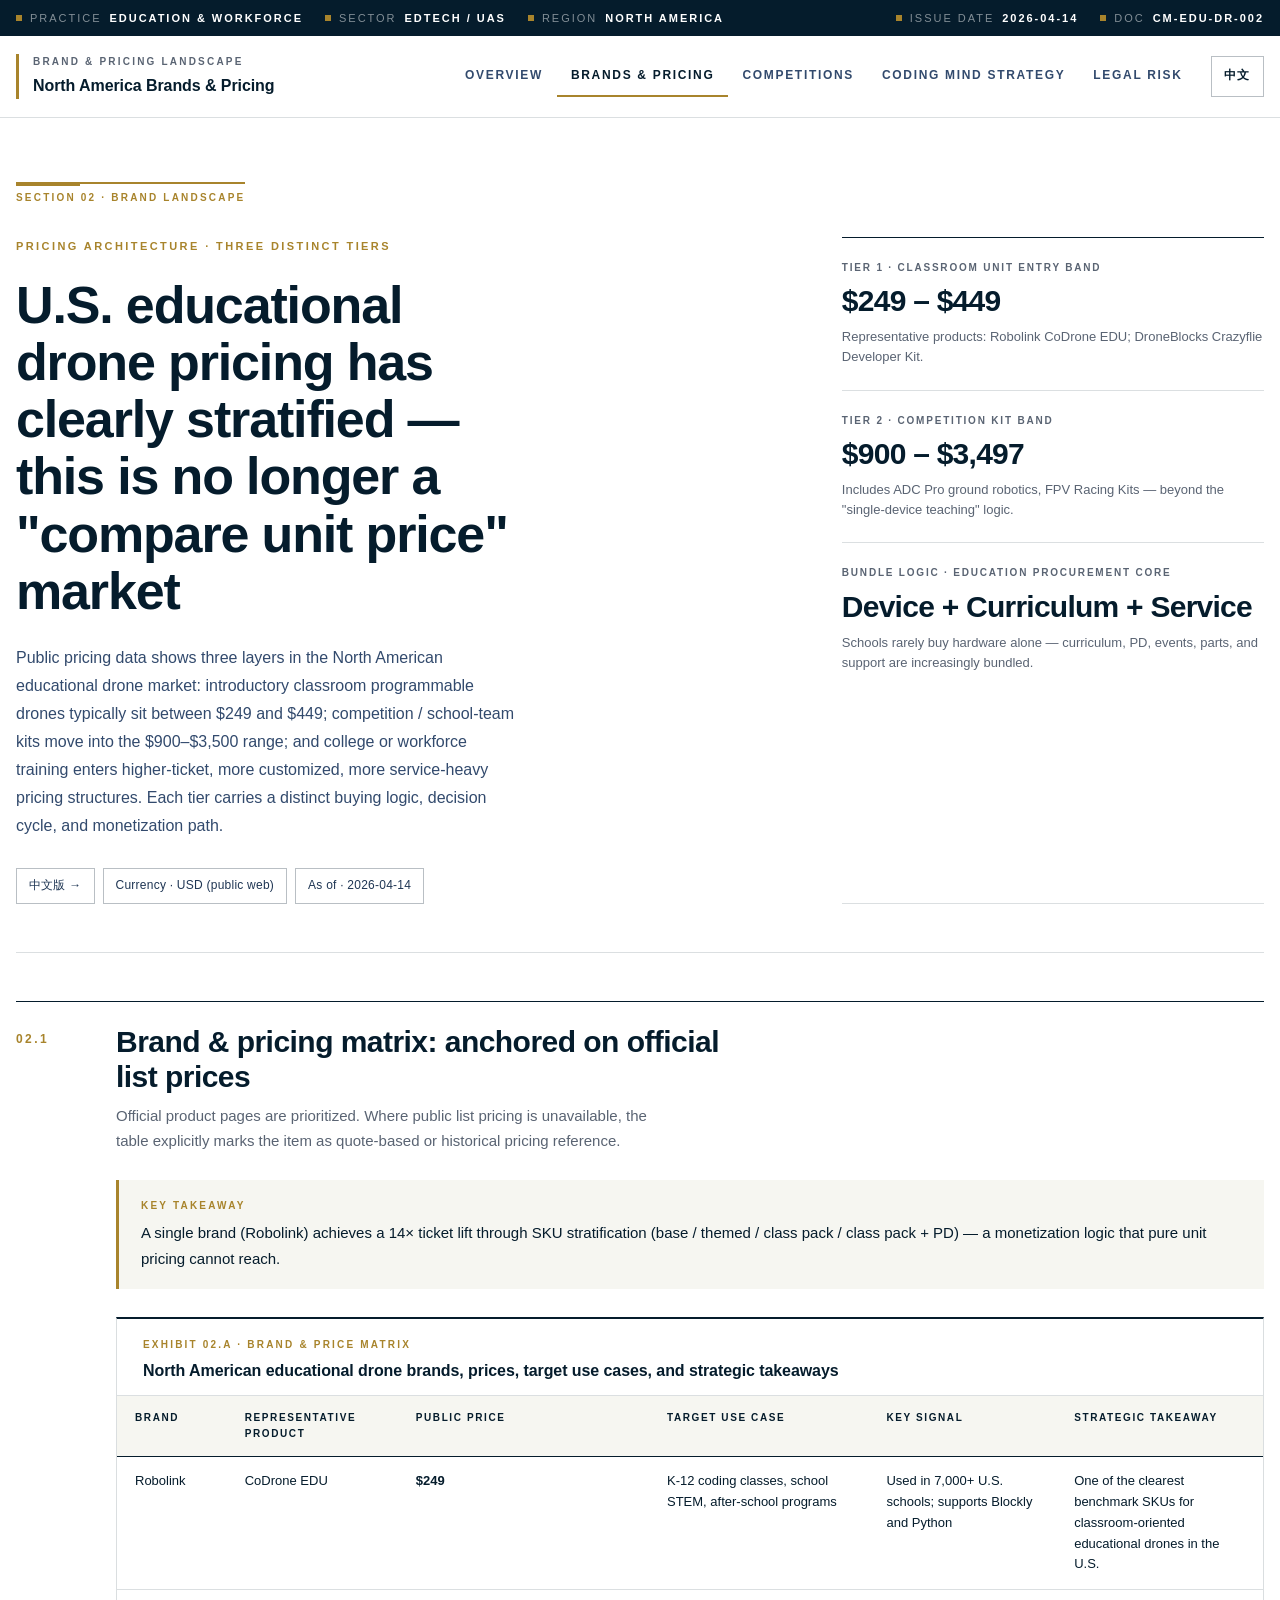
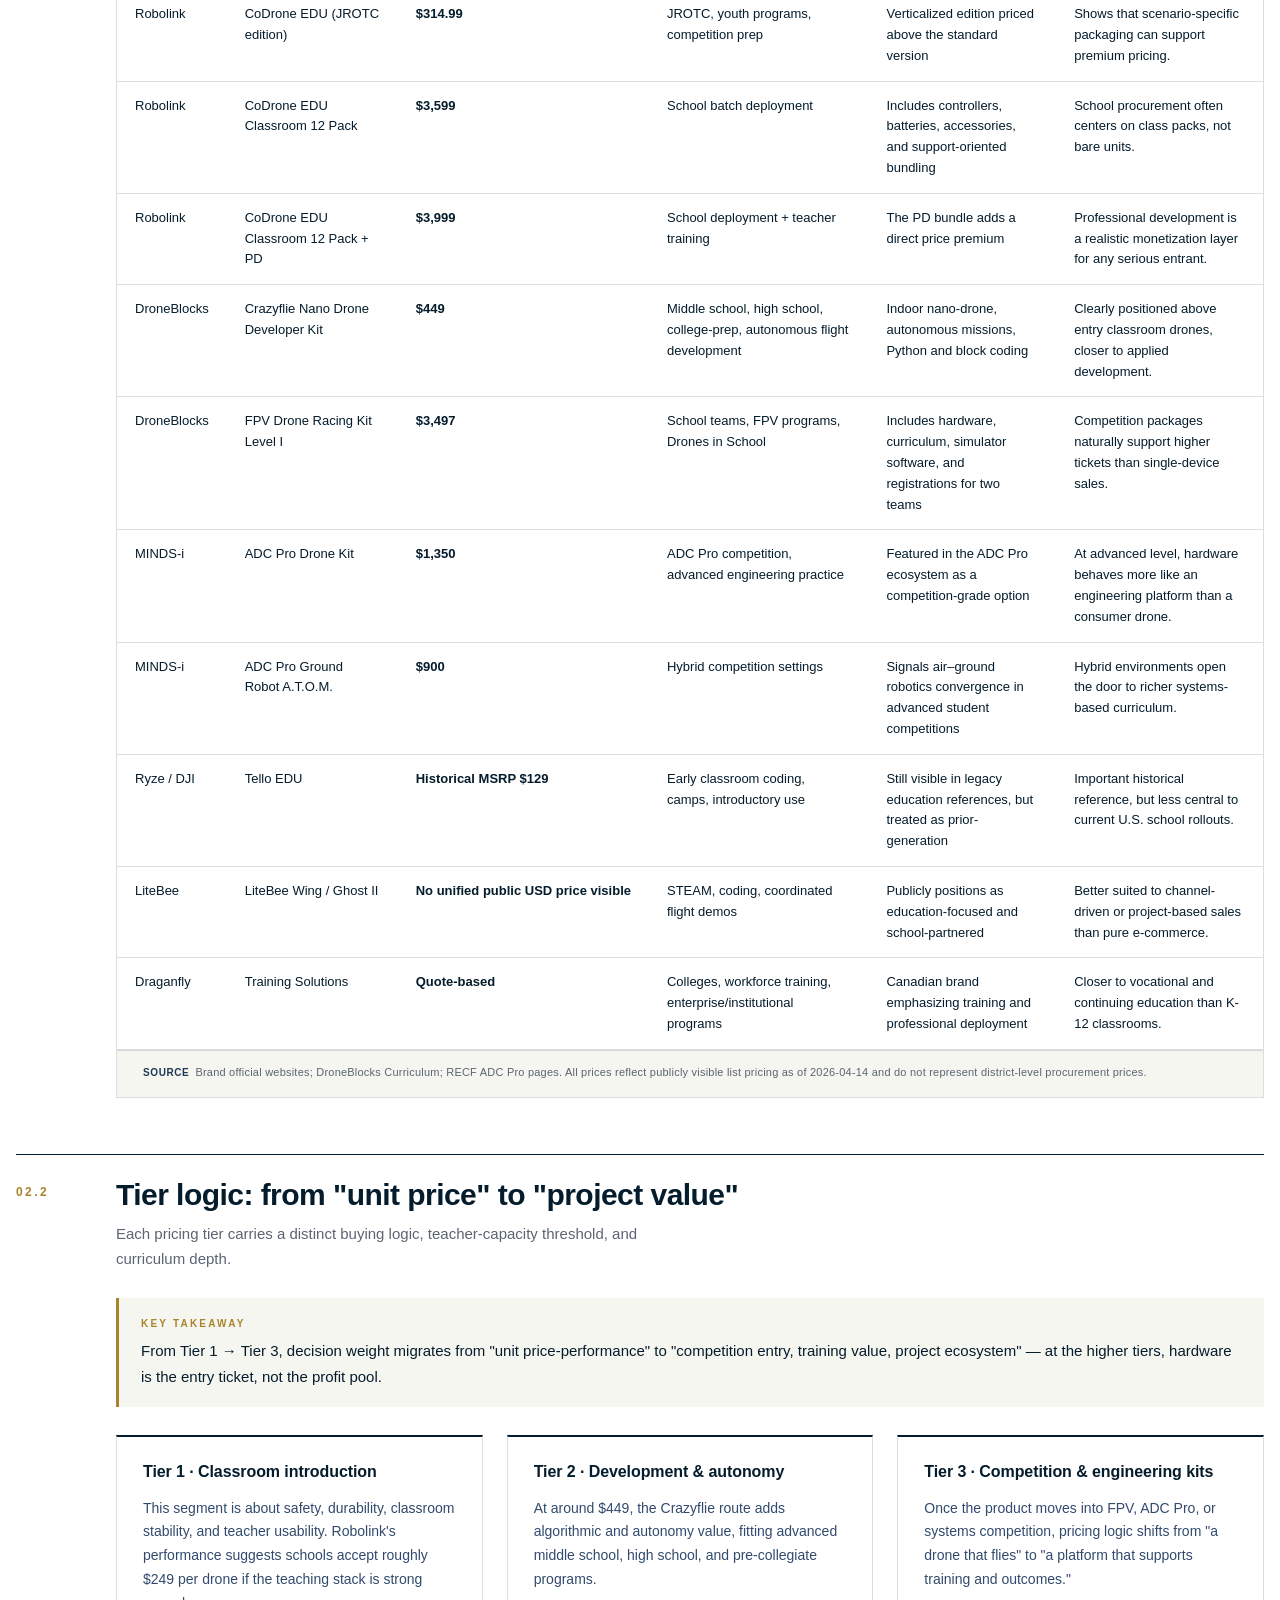
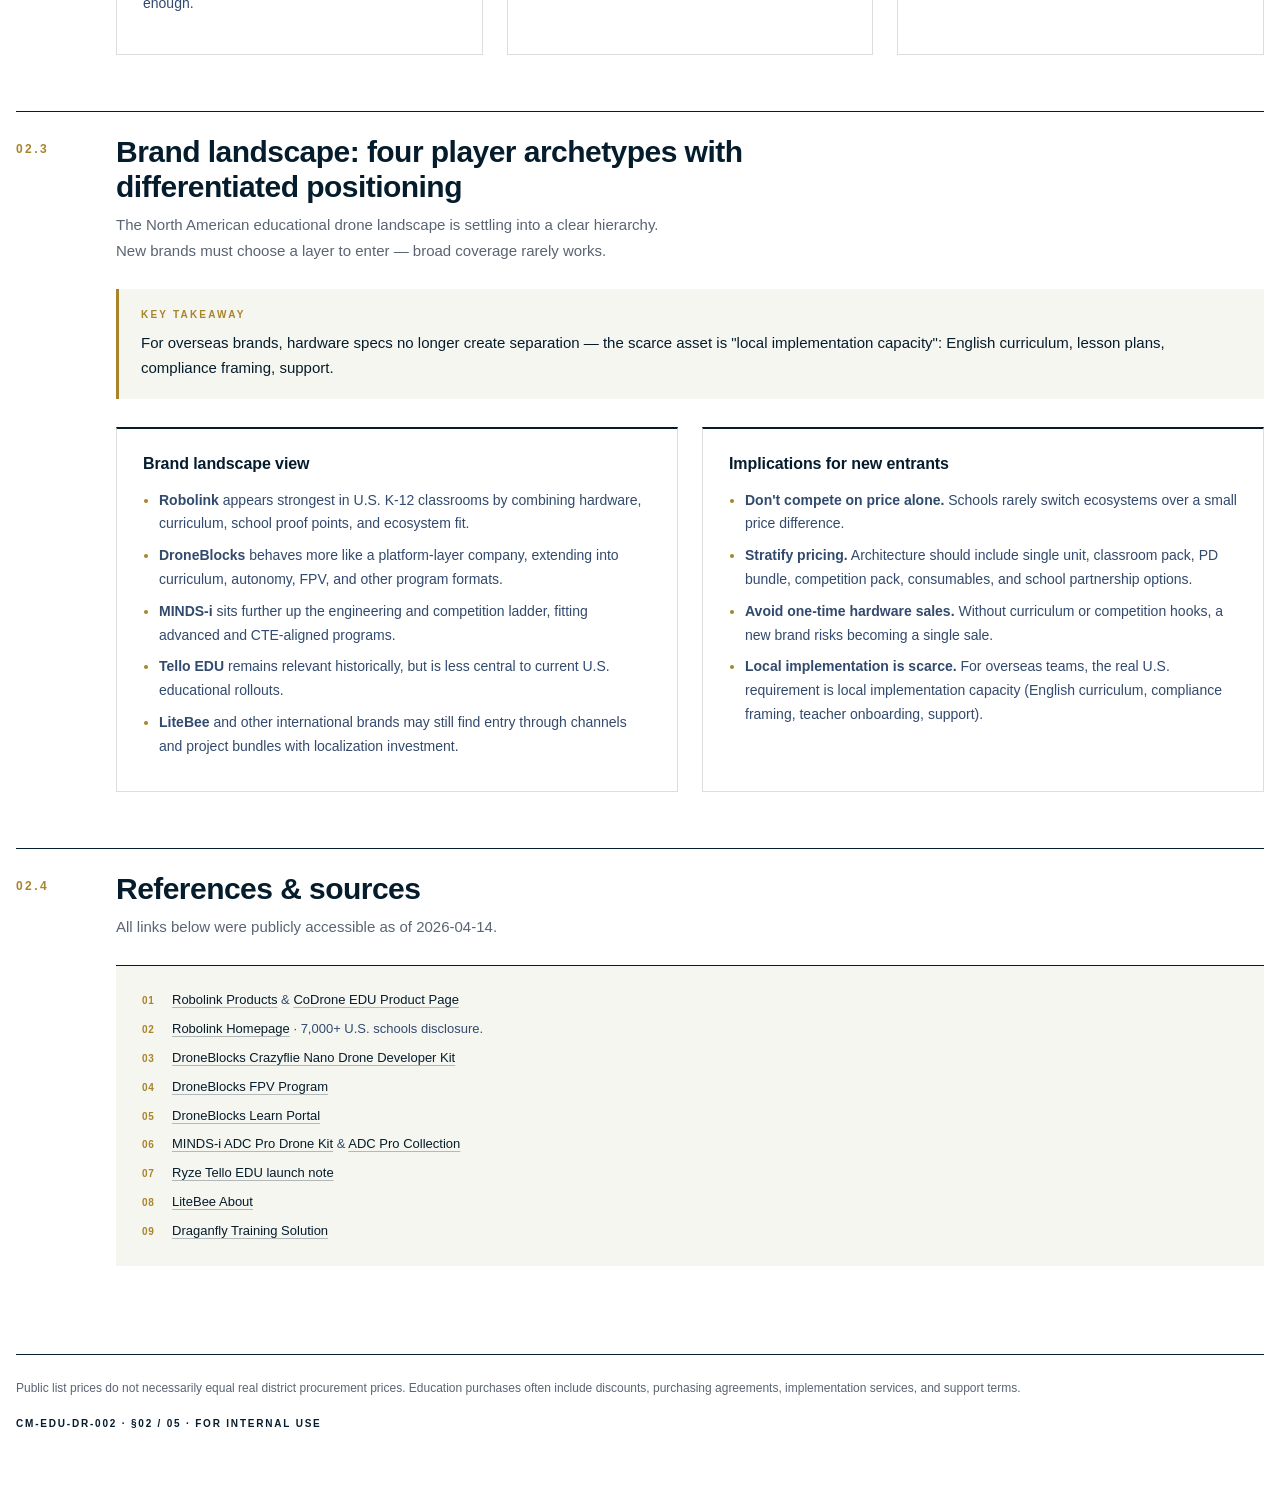
==== commit a0c08d92: "Restyle report in top-tier consulting firm format Replace the warm cream/serif aesthetic with a McKi" ====
--- a/brands-en.html
+++ b/brands-en.html
@@ -3,19 +3,34 @@
 <head>
   <meta charset="UTF-8">
   <meta name="viewport" content="width=device-width, initial-scale=1.0">
-  <title>Educational Drone Brands and Pricing in North America</title>
+  <title>North America Educational Drone Market | Brands &amp; Pricing</title>
   <link rel="stylesheet" href="assets/styles.css">
 </head>
 <body data-page="brands">
+
+  <div class="report-meta">
+    <div class="page-shell report-meta-inner">
+      <div class="meta-group">
+        <span class="meta-pill"><span class="meta-key">Practice</span><span class="meta-val">Education &amp; Workforce</span></span>
+        <span class="meta-pill"><span class="meta-key">Sector</span><span class="meta-val">EdTech / UAS</span></span>
+        <span class="meta-pill"><span class="meta-key">Region</span><span class="meta-val">North America</span></span>
+      </div>
+      <div class="meta-group">
+        <span class="meta-pill"><span class="meta-key">Issue Date</span><span class="meta-val" data-today></span></span>
+        <span class="meta-pill"><span class="meta-key">Doc</span><span class="meta-val">CM-EDU-DR-002</span></span>
+      </div>
+    </div>
+  </div>
+
   <div class="topbar">
     <div class="page-shell topbar-inner">
       <div class="brand-block">
-        <div class="brand-kicker">Brand Landscape</div>
-        <div class="brand-title">Educational Drone Brands & Pricing</div>
+        <div class="brand-kicker">Brand &amp; Pricing Landscape</div>
+        <div class="brand-title">North America Brands &amp; Pricing</div>
       </div>
       <nav class="nav-links">
         <a href="overview-en.html" data-page="overview">Overview</a>
-        <a href="brands-en.html" data-page="brands">Brands & Pricing</a>
+        <a href="brands-en.html" data-page="brands">Brands &amp; Pricing</a>
         <a href="competitions-en.html" data-page="competitions">Competitions</a>
         <a href="strategy-en.html" data-page="strategy">Coding Mind Strategy</a>
         <a href="legal-en.html" data-page="legal">Legal Risk</a>
@@ -25,33 +40,37 @@
   </div>
 
   <main class="page-shell">
-    <section class="hero">
-      <div class="hero-grid">
-        <div class="hero-card">
-          <div class="eyebrow">Public pricing snapshot | Updated <span data-today></span></div>
-          <h1>The U.S. educational drone market already shows clear pricing tiers</h1>
+
+    <section class="cover">
+      <div class="page-marker">Section 02 · Brand Landscape</div>
+      <div class="cover-grid">
+        <div>
+          <div class="cover-kicker">Pricing Architecture · Three distinct tiers</div>
+          <h1>U.S. educational drone pricing has clearly stratified — this is no longer a "compare unit price" market</h1>
           <p class="lead">
-            Public pricing suggests three broad layers in North America:
-            classroom coding drones typically sit around $249-$449;
-            competition and team-oriented kits move up toward $900-$3,500;
-            college and workforce training solutions often enter a custom or quote-based pricing model.
+            Public pricing data shows three layers in the North American educational drone market: introductory classroom programmable drones typically sit between $249 and $449; competition / school-team kits move into the $900–$3,500 range; and college or workforce training enters higher-ticket, more customized, more service-heavy pricing structures. Each tier carries a distinct buying logic, decision cycle, and monetization path.
           </p>
-        </div>
-        <div class="hero-side">
+          <div class="cover-tags">
+            <a href="brands.html" class="tag">中文版 →</a>
+            <span class="tag">Currency · USD (public web)</span>
+            <span class="tag">As of · <span data-today></span></span>
+          </div>
+        </div>
+        <div class="cover-side">
           <div class="stat-card">
-            <div class="stat-label">Mainstream classroom single-unit range</div>
-            <div class="stat-value">$249 - $449</div>
-            <div class="stat-foot">Representative products include Robolink CoDrone EDU and DroneBlocks' Crazyflie developer kit.</div>
+            <div class="stat-label">Tier 1 · Classroom unit entry band</div>
+            <div class="stat-value">$249 – $449</div>
+            <div class="stat-foot">Representative products: Robolink CoDrone EDU; DroneBlocks Crazyflie Developer Kit.</div>
           </div>
           <div class="stat-card">
-            <div class="stat-label">Competition-oriented kit range</div>
-            <div class="stat-value">$900 - $3,497</div>
-            <div class="stat-foot">Examples include ADC Pro hardware and FPV racing packages with bundled curriculum or registrations.</div>
+            <div class="stat-label">Tier 2 · Competition kit band</div>
+            <div class="stat-value">$900 – $3,497</div>
+            <div class="stat-foot">Includes ADC Pro ground robotics, FPV Racing Kits — beyond the "single-device teaching" logic.</div>
           </div>
           <div class="stat-card">
-            <div class="stat-label">Typical category logic</div>
+            <div class="stat-label">Bundle Logic · Education procurement core</div>
             <div class="stat-value">Device + Curriculum + Service</div>
-            <div class="stat-foot">Education buyers are usually purchasing an implementation stack, not just a flying product.</div>
+            <div class="stat-foot">Schools rarely buy hardware alone — curriculum, PD, events, parts, and support are increasingly bundled.</div>
           </div>
         </div>
       </div>
@@ -59,175 +78,214 @@
 
     <section>
       <div class="section-head">
-        <div>
-          <h2>Public brand and pricing table</h2>
-        </div>
-        <p>Official product pages are prioritized. Where public list pricing is unavailable, the table explicitly marks the item as quote-based or historical pricing reference.</p>
-      </div>
-      <div class="table-card">
-        <div class="table-wrap">
-          <table>
-            <thead>
-              <tr>
-                <th>Brand</th>
-                <th>Representative product</th>
-                <th>Public price</th>
-                <th>Target use case</th>
-                <th>Key signal</th>
-                <th>Strategic takeaway</th>
-              </tr>
-            </thead>
-            <tbody>
-              <tr>
-                <td>Robolink</td>
-                <td>CoDrone EDU</td>
-                <td class="price">$249</td>
-                <td>K-12 coding classes, school STEM, after-school programs</td>
-                <td>Used in 7,000+ U.S. schools; supports Blockly and Python</td>
-                <td>One of the clearest benchmark SKUs for classroom-oriented educational drones in the U.S.</td>
-              </tr>
-              <tr>
-                <td>Robolink</td>
-                <td>CoDrone EDU (JROTC edition)</td>
-                <td class="price">$314.99</td>
-                <td>JROTC, youth programs, competition prep</td>
-                <td>Verticalized edition priced above the standard version</td>
-                <td>Shows that scenario-specific packaging can support premium pricing.</td>
-              </tr>
-              <tr>
-                <td>Robolink</td>
-                <td>CoDrone EDU Classroom 12 Pack</td>
-                <td class="price">$3,599</td>
-                <td>School batch deployment</td>
-                <td>Includes controllers, batteries, accessories, and support-oriented bundling</td>
-                <td>School procurement often centers on class packs, not bare units.</td>
-              </tr>
-              <tr>
-                <td>Robolink</td>
-                <td>CoDrone EDU Classroom 12 Pack + PD</td>
-                <td class="price">$3,999</td>
-                <td>School deployment + teacher training</td>
-                <td>The PD bundle adds a direct price premium</td>
-                <td>Professional development is a realistic monetization layer for any serious entrant.</td>
-              </tr>
-              <tr>
-                <td>DroneBlocks</td>
-                <td>Crazyflie Nano Drone Developer Kit</td>
-                <td class="price">$449</td>
-                <td>Middle school, high school, college-prep, autonomous flight development</td>
-                <td>Emphasizes indoor nano-drone use, autonomous missions, Python, and block coding</td>
-                <td>Clearly positioned above entry classroom drones and closer to applied development.</td>
-              </tr>
-              <tr>
-                <td>DroneBlocks</td>
-                <td>FPV Drone Racing Kit Level I</td>
-                <td class="price">$3,497</td>
-                <td>School teams, FPV programs, Drones in School</td>
-                <td>Includes hardware, curriculum, simulator software, and registrations for two teams</td>
-                <td>Competition packages naturally support higher ticket sizes than single-device sales.</td>
-              </tr>
-              <tr>
-                <td>MINDS-i</td>
-                <td>ADC Pro Drone Kit</td>
-                <td class="price">$1,350</td>
-                <td>ADC Pro competition, advanced engineering practice</td>
-                <td>Featured in the ADC Pro ecosystem as a competition-grade option</td>
-                <td>Once programs move into advanced competition, hardware behaves more like an engineering platform than a consumer drone.</td>
-              </tr>
-              <tr>
-                <td>MINDS-i</td>
-                <td>ADC Pro Ground Robot A.T.O.M.</td>
-                <td class="price">$900</td>
-                <td>Hybrid competition settings</td>
-                <td>Signals the growing convergence of air and ground robotics in advanced student competitions</td>
-                <td>Hybrid engineering environments open the door to richer systems-based curriculum.</td>
-              </tr>
-              <tr>
-                <td>Ryze / DJI</td>
-                <td>Tello EDU</td>
-                <td class="price">Historical MSRP $129</td>
-                <td>Early classroom coding, camps, introductory use</td>
-                <td>Still visible in legacy education references, but increasingly treated as a prior-generation standard</td>
-                <td>Still important as a historical reference point, but less central in today's school rollouts.</td>
-              </tr>
-              <tr>
-                <td>LiteBee</td>
-                <td>LiteBee Wing / Ghost II</td>
-                <td class="price">No unified public USD list price visible</td>
-                <td>STEAM, coding, coordinated flight demos</td>
-                <td>Publicly positions itself as education-focused and school-partnered</td>
-                <td>Looks more suitable for channel-driven or project-driven sales than pure e-commerce conversion.</td>
-              </tr>
-              <tr>
-                <td>Draganfly</td>
-                <td>Training Solutions</td>
-                <td class="price">Quote-based</td>
-                <td>Colleges, workforce training, enterprise/institutional programs</td>
-                <td>Canadian brand with emphasis on training and professional deployment</td>
-                <td>Closer to vocational and continuing education than K-12 classroom use.</td>
-              </tr>
-            </tbody>
-          </table>
-        </div>
-      </div>
-    </section>
-
-    <section>
-      <div class="grid-3">
-        <div class="panel">
-          <h3>Tier 1: classroom introduction</h3>
-          <p>This segment is about safety, durability, classroom stability, and teacher usability. Robolink's performance suggests schools will accept roughly $249 per drone if the teaching stack is strong enough.</p>
-        </div>
-        <div class="panel">
-          <h3>Tier 2: development & autonomy</h3>
-          <p>At around $449, the Crazyflie route adds more algorithmic and autonomy value, which fits advanced middle school, high school, and pre-collegiate technical programs.</p>
-        </div>
-        <div class="panel">
-          <h3>Tier 3: competition & engineering kits</h3>
-          <p>Once the product moves into FPV, ADC Pro, or systems competition, the pricing logic shifts from “a drone that flies” to “a platform that supports training and outcomes.”</p>
-        </div>
-      </div>
-    </section>
-
-    <section>
-      <div class="grid-2">
-        <div class="panel">
-          <h3>Brand landscape view</h3>
-          <ul class="clean">
-            <li>Robolink appears strongest in the U.S. K-12 classroom segment because it combines hardware, curriculum, school proof points, and ecosystem fit.</li>
-            <li>DroneBlocks behaves more like a platform-layer company, extending into curriculum, autonomy, FPV, and other program formats.</li>
-            <li>MINDS-i sits further up the engineering and competition ladder.</li>
-            <li>Tello EDU remains relevant historically, but is less central to current U.S. educational rollouts.</li>
-            <li>LiteBee and other international brands may still find entry through channels and project bundles if they invest in localization.</li>
-          </ul>
-        </div>
-        <div class="panel">
-          <h3>Implications for new entrants</h3>
-          <ul class="clean">
-            <li>Do not compete on price alone. Schools rarely switch ecosystems over a small price difference.</li>
-            <li>Pricing architecture should include single unit, classroom pack, PD bundle, competition pack, consumables, and school partnership options.</li>
-            <li>Without a curriculum or competition hook, a new brand risks becoming a one-time hardware sale.</li>
-            <li>For overseas teams, the real U.S. requirement is local implementation capacity: English curriculum, compliance framing, teacher onboarding, and support.</li>
-          </ul>
+        <div class="section-num">02.1</div>
+        <div class="head-text">
+          <h2>Brand &amp; pricing matrix: anchored on official list prices</h2>
+          <p>Official product pages are prioritized. Where public list pricing is unavailable, the table explicitly marks the item as quote-based or historical pricing reference.</p>
+        </div>
+      </div>
+      <div class="takeaway">
+        <div class="takeaway-label">Key Takeaway</div>
+        <p>A single brand (Robolink) achieves a 14× ticket lift through SKU stratification (base / themed / class pack / class pack + PD) — a monetization logic that pure unit pricing cannot reach.</p>
+      </div>
+      <div class="body-content">
+        <div class="exhibit">
+          <div class="exhibit-head">
+            <div class="exhibit-label">Exhibit 02.A · Brand &amp; Price Matrix</div>
+            <h3 class="exhibit-title">North American educational drone brands, prices, target use cases, and strategic takeaways</h3>
+          </div>
+          <div class="table-wrap">
+            <table>
+              <thead>
+                <tr>
+                  <th>Brand</th>
+                  <th>Representative product</th>
+                  <th>Public price</th>
+                  <th>Target use case</th>
+                  <th>Key signal</th>
+                  <th>Strategic takeaway</th>
+                </tr>
+              </thead>
+              <tbody>
+                <tr>
+                  <td>Robolink</td>
+                  <td>CoDrone EDU</td>
+                  <td class="price">$249</td>
+                  <td>K-12 coding classes, school STEM, after-school programs</td>
+                  <td>Used in 7,000+ U.S. schools; supports Blockly and Python</td>
+                  <td>One of the clearest benchmark SKUs for classroom-oriented educational drones in the U.S.</td>
+                </tr>
+                <tr>
+                  <td>Robolink</td>
+                  <td>CoDrone EDU (JROTC edition)</td>
+                  <td class="price">$314.99</td>
+                  <td>JROTC, youth programs, competition prep</td>
+                  <td>Verticalized edition priced above the standard version</td>
+                  <td>Shows that scenario-specific packaging can support premium pricing.</td>
+                </tr>
+                <tr>
+                  <td>Robolink</td>
+                  <td>CoDrone EDU Classroom 12 Pack</td>
+                  <td class="price">$3,599</td>
+                  <td>School batch deployment</td>
+                  <td>Includes controllers, batteries, accessories, and support-oriented bundling</td>
+                  <td>School procurement often centers on class packs, not bare units.</td>
+                </tr>
+                <tr>
+                  <td>Robolink</td>
+                  <td>CoDrone EDU Classroom 12 Pack + PD</td>
+                  <td class="price">$3,999</td>
+                  <td>School deployment + teacher training</td>
+                  <td>The PD bundle adds a direct price premium</td>
+                  <td>Professional development is a realistic monetization layer for any serious entrant.</td>
+                </tr>
+                <tr>
+                  <td>DroneBlocks</td>
+                  <td>Crazyflie Nano Drone Developer Kit</td>
+                  <td class="price">$449</td>
+                  <td>Middle school, high school, college-prep, autonomous flight development</td>
+                  <td>Indoor nano-drone, autonomous missions, Python and block coding</td>
+                  <td>Clearly positioned above entry classroom drones, closer to applied development.</td>
+                </tr>
+                <tr>
+                  <td>DroneBlocks</td>
+                  <td>FPV Drone Racing Kit Level I</td>
+                  <td class="price">$3,497</td>
+                  <td>School teams, FPV programs, Drones in School</td>
+                  <td>Includes hardware, curriculum, simulator software, and registrations for two teams</td>
+                  <td>Competition packages naturally support higher tickets than single-device sales.</td>
+                </tr>
+                <tr>
+                  <td>MINDS-i</td>
+                  <td>ADC Pro Drone Kit</td>
+                  <td class="price">$1,350</td>
+                  <td>ADC Pro competition, advanced engineering practice</td>
+                  <td>Featured in the ADC Pro ecosystem as a competition-grade option</td>
+                  <td>At advanced level, hardware behaves more like an engineering platform than a consumer drone.</td>
+                </tr>
+                <tr>
+                  <td>MINDS-i</td>
+                  <td>ADC Pro Ground Robot A.T.O.M.</td>
+                  <td class="price">$900</td>
+                  <td>Hybrid competition settings</td>
+                  <td>Signals air–ground robotics convergence in advanced student competitions</td>
+                  <td>Hybrid environments open the door to richer systems-based curriculum.</td>
+                </tr>
+                <tr>
+                  <td>Ryze / DJI</td>
+                  <td>Tello EDU</td>
+                  <td class="price">Historical MSRP $129</td>
+                  <td>Early classroom coding, camps, introductory use</td>
+                  <td>Still visible in legacy education references, but treated as prior-generation</td>
+                  <td>Important historical reference, but less central to current U.S. school rollouts.</td>
+                </tr>
+                <tr>
+                  <td>LiteBee</td>
+                  <td>LiteBee Wing / Ghost II</td>
+                  <td class="price">No unified public USD price visible</td>
+                  <td>STEAM, coding, coordinated flight demos</td>
+                  <td>Publicly positions as education-focused and school-partnered</td>
+                  <td>Better suited to channel-driven or project-based sales than pure e-commerce.</td>
+                </tr>
+                <tr>
+                  <td>Draganfly</td>
+                  <td>Training Solutions</td>
+                  <td class="price">Quote-based</td>
+                  <td>Colleges, workforce training, enterprise/institutional programs</td>
+                  <td>Canadian brand emphasizing training and professional deployment</td>
+                  <td>Closer to vocational and continuing education than K-12 classrooms.</td>
+                </tr>
+              </tbody>
+            </table>
+          </div>
+          <div class="exhibit-foot"><strong>Source</strong>Brand official websites; DroneBlocks Curriculum; RECF ADC Pro pages. All prices reflect publicly visible list pricing as of <span data-today></span> and do not represent district-level procurement prices.</div>
         </div>
       </div>
     </section>
 
     <section>
       <div class="section-head">
-        <div>
-          <h2>Sources</h2>
-        </div>
-        <p>All links below were publicly accessible as of <span data-today></span>.</p>
+        <div class="section-num">02.2</div>
+        <div class="head-text">
+          <h2>Tier logic: from "unit price" to "project value"</h2>
+          <p>Each pricing tier carries a distinct buying logic, teacher-capacity threshold, and curriculum depth.</p>
+        </div>
+      </div>
+      <div class="takeaway">
+        <div class="takeaway-label">Key Takeaway</div>
+        <p>From Tier 1 → Tier 3, decision weight migrates from "unit price-performance" to "competition entry, training value, project ecosystem" — at the higher tiers, hardware is the entry ticket, not the profit pool.</p>
+      </div>
+      <div class="body-content">
+        <div class="grid-3">
+          <div class="panel">
+            <h3>Tier 1 · Classroom introduction</h3>
+            <p>This segment is about safety, durability, classroom stability, and teacher usability. Robolink's performance suggests schools accept roughly $249 per drone if the teaching stack is strong enough.</p>
+          </div>
+          <div class="panel">
+            <h3>Tier 2 · Development &amp; autonomy</h3>
+            <p>At around $449, the Crazyflie route adds algorithmic and autonomy value, fitting advanced middle school, high school, and pre-collegiate programs.</p>
+          </div>
+          <div class="panel">
+            <h3>Tier 3 · Competition &amp; engineering kits</h3>
+            <p>Once the product moves into FPV, ADC Pro, or systems competition, pricing logic shifts from "a drone that flies" to "a platform that supports training and outcomes."</p>
+          </div>
+        </div>
+      </div>
+    </section>
+
+    <section>
+      <div class="section-head">
+        <div class="section-num">02.3</div>
+        <div class="head-text">
+          <h2>Brand landscape: four player archetypes with differentiated positioning</h2>
+          <p>The North American educational drone landscape is settling into a clear hierarchy. New brands must choose a layer to enter — broad coverage rarely works.</p>
+        </div>
+      </div>
+      <div class="takeaway">
+        <div class="takeaway-label">Key Takeaway</div>
+        <p>For overseas brands, hardware specs no longer create separation — the scarce asset is "local implementation capacity": English curriculum, lesson plans, compliance framing, support.</p>
+      </div>
+      <div class="body-content">
+        <div class="grid-2">
+          <div class="panel">
+            <h3>Brand landscape view</h3>
+            <ul class="clean">
+              <li><strong>Robolink</strong> appears strongest in U.S. K-12 classrooms by combining hardware, curriculum, school proof points, and ecosystem fit.</li>
+              <li><strong>DroneBlocks</strong> behaves more like a platform-layer company, extending into curriculum, autonomy, FPV, and other program formats.</li>
+              <li><strong>MINDS-i</strong> sits further up the engineering and competition ladder, fitting advanced and CTE-aligned programs.</li>
+              <li><strong>Tello EDU</strong> remains relevant historically, but is less central to current U.S. educational rollouts.</li>
+              <li><strong>LiteBee</strong> and other international brands may still find entry through channels and project bundles with localization investment.</li>
+            </ul>
+          </div>
+          <div class="panel">
+            <h3>Implications for new entrants</h3>
+            <ul class="clean">
+              <li><strong>Don't compete on price alone.</strong> Schools rarely switch ecosystems over a small price difference.</li>
+              <li><strong>Stratify pricing.</strong> Architecture should include single unit, classroom pack, PD bundle, competition pack, consumables, and school partnership options.</li>
+              <li><strong>Avoid one-time hardware sales.</strong> Without curriculum or competition hooks, a new brand risks becoming a single sale.</li>
+              <li><strong>Local implementation is scarce.</strong> For overseas teams, the real U.S. requirement is local implementation capacity (English curriculum, compliance framing, teacher onboarding, support).</li>
+            </ul>
+          </div>
+        </div>
+      </div>
+    </section>
+
+    <section>
+      <div class="section-head">
+        <div class="section-num">02.4</div>
+        <div class="head-text">
+          <h2>References &amp; sources</h2>
+          <p>All links below were publicly accessible as of <span data-today></span>.</p>
+        </div>
       </div>
       <div class="source-card">
         <div class="source-list">
-          <div><a href="https://www.robolink.com/pages/our-products" target="_blank" rel="noreferrer">Robolink Products</a> and <a href="https://www.robolink.com/products/codrone-edu" target="_blank" rel="noreferrer">CoDrone EDU Product Page</a></div>
-          <div><a href="https://www.robolink.com/" target="_blank" rel="noreferrer">Robolink Homepage</a></div>
+          <div><a href="https://www.robolink.com/pages/our-products" target="_blank" rel="noreferrer">Robolink Products</a> &amp; <a href="https://www.robolink.com/products/codrone-edu" target="_blank" rel="noreferrer">CoDrone EDU Product Page</a></div>
+          <div><a href="https://www.robolink.com/" target="_blank" rel="noreferrer">Robolink Homepage</a> · 7,000+ U.S. schools disclosure.</div>
           <div><a href="https://droneblocks.io/product/crazyflie-dev-kit/" target="_blank" rel="noreferrer">DroneBlocks Crazyflie Nano Drone Developer Kit</a></div>
           <div><a href="https://droneblocks.io/program/fpv/" target="_blank" rel="noreferrer">DroneBlocks FPV Program</a></div>
           <div><a href="https://learn.droneblocks.io/" target="_blank" rel="noreferrer">DroneBlocks Learn Portal</a></div>
-          <div><a href="https://mindsieducation.com/products/adc-pro-drone-kit" target="_blank" rel="noreferrer">MINDS-i ADC Pro Drone Kit</a> and <a href="https://mindsieducation.com/collections/adc-pro" target="_blank" rel="noreferrer">ADC Pro Collection</a></div>
+          <div><a href="https://mindsieducation.com/products/adc-pro-drone-kit" target="_blank" rel="noreferrer">MINDS-i ADC Pro Drone Kit</a> &amp; <a href="https://mindsieducation.com/collections/adc-pro" target="_blank" rel="noreferrer">ADC Pro Collection</a></div>
           <div><a href="https://www.ryzerobotics.com/mobile/news/announcing-the-programmable-tello-edu-drone-page" target="_blank" rel="noreferrer">Ryze Tello EDU launch note</a></div>
           <div><a href="https://www.litebee.com/aboutUs/" target="_blank" rel="noreferrer">LiteBee About</a></div>
           <div><a href="https://draganfly.com/training-solution/" target="_blank" rel="noreferrer">Draganfly Training Solution</a></div>
@@ -236,7 +294,8 @@
     </section>
 
     <div class="footer">
-      Public list prices do not necessarily equal real district procurement prices. Education purchases often include discounts, purchasing agreements, implementation services, and support terms.
+      <div>Public list prices do not necessarily equal real district procurement prices. Education purchases often include discounts, purchasing agreements, implementation services, and support terms.</div>
+      <div class="footer-meta">CM-EDU-DR-002 · §02 / 05 · For Internal Use</div>
     </div>
   </main>
   <script src="assets/app.js"></script>
--- a/assets/styles.css
+++ b/assets/styles.css
@@ -1,19 +1,19 @@
 :root {
-  --bg: #f3f0e8;
-  --surface: rgba(255, 255, 255, 0.92);
-  --surface-strong: #ffffff;
-  --text: #17253a;
-  --muted: #5d6878;
-  --line: rgba(23, 37, 58, 0.12);
-  --brand: #17365d;
-  --brand-deep: #0f2745;
-  --accent: #a67c2e;
-  --accent-soft: rgba(166, 124, 46, 0.12);
-  --success: #2f6a4f;
-  --danger: #a5483a;
-  --shadow: 0 16px 34px rgba(17, 28, 44, 0.05);
-  --radius: 6px;
-  --content: 1240px;
+  --ink: #051c2c;
+  --ink-2: #1f3654;
+  --ink-3: #324a6d;
+  --paper: #ffffff;
+  --paper-2: #f6f6f1;
+  --paper-3: #ecece4;
+  --rule: rgba(5, 28, 44, 0.14);
+  --rule-strong: rgba(5, 28, 44, 0.28);
+  --muted: #5a6473;
+  --gold: #a8842c;
+  --gold-soft: rgba(168, 132, 44, 0.1);
+  --green: #2e6a4a;
+  --red: #a13b2c;
+  --content: 1280px;
+  --gutter: 48px;
 }
 
 * {
@@ -26,11 +26,15 @@
 
 body {
   margin: 0;
-  font-family: Georgia, "Times New Roman", "Noto Serif SC", "Songti SC", serif;
-  color: var(--text);
-  background:
-    linear-gradient(180deg, rgba(15, 39, 69, 0.04) 0%, rgba(15, 39, 69, 0) 160px),
-    linear-gradient(180deg, #f7f4ec 0%, #f2eee4 100%);
+  font-family: -apple-system, BlinkMacSystemFont, "Segoe UI", "Helvetica Neue",
+    Helvetica, Arial, "Noto Sans SC", "PingFang SC", "Microsoft YaHei", sans-serif;
+  font-size: 15px;
+  line-height: 1.65;
+  color: var(--ink);
+  background: var(--paper);
+  -webkit-font-smoothing: antialiased;
+  -moz-osx-font-smoothing: grayscale;
+  font-variant-numeric: tabular-nums;
 }
 
 a {
@@ -41,206 +45,340 @@
   width: min(calc(100% - 32px), var(--content));
   margin: 0 auto;
 }
+
+/* ============ Report Meta Bar ============ */
+
+.report-meta {
+  background: var(--ink);
+  color: rgba(255, 255, 255, 0.78);
+  font-size: 11px;
+  letter-spacing: 0.18em;
+  text-transform: uppercase;
+  font-weight: 500;
+}
+
+.report-meta-inner {
+  display: flex;
+  align-items: center;
+  justify-content: space-between;
+  gap: 18px;
+  padding: 9px 0;
+}
+
+.report-meta .meta-group {
+  display: flex;
+  align-items: center;
+  gap: 22px;
+  flex-wrap: wrap;
+}
+
+.report-meta .meta-pill {
+  display: inline-flex;
+  align-items: center;
+  gap: 8px;
+}
+
+.report-meta .meta-pill::before {
+  content: "";
+  width: 6px;
+  height: 6px;
+  background: var(--gold);
+  display: inline-block;
+}
+
+.report-meta .meta-key {
+  color: rgba(255, 255, 255, 0.5);
+}
+
+.report-meta .meta-val {
+  color: #ffffff;
+  font-weight: 600;
+}
+
+/* ============ Top Nav Bar ============ */
 
 .topbar {
   position: sticky;
   top: 0;
   z-index: 20;
-  backdrop-filter: blur(10px);
-  background: rgba(247, 244, 236, 0.92);
-  border-bottom: 1px solid rgba(23, 37, 58, 0.1);
+  background: var(--paper);
+  border-bottom: 1px solid var(--rule);
 }
 
 .topbar-inner {
   display: flex;
   align-items: center;
   justify-content: space-between;
-  gap: 18px;
-  padding: 16px 0;
+  gap: 24px;
+  padding: 18px 0;
 }
 
 .brand-block {
   display: flex;
   flex-direction: column;
-  gap: 4px;
+  gap: 2px;
+  border-left: 3px solid var(--gold);
+  padding-left: 14px;
 }
 
 .brand-kicker {
-  font-size: 12px;
-  letter-spacing: 0.18em;
-  text-transform: uppercase;
-  color: var(--accent);
-  font-weight: 700;
-  font-family: "Segoe UI", Arial, sans-serif;
+  font-size: 10px;
+  letter-spacing: 0.22em;
+  text-transform: uppercase;
+  color: var(--muted);
+  font-weight: 700;
 }
 
 .brand-title {
-  font-size: 18px;
-  font-weight: 700;
-  letter-spacing: 0.01em;
+  font-size: 16px;
+  font-weight: 700;
+  letter-spacing: -0.005em;
+  color: var(--ink);
 }
 
 .nav-links {
   display: flex;
   flex-wrap: wrap;
   justify-content: flex-end;
-  gap: 10px;
+  gap: 0;
 }
 
 .nav-links a {
   text-decoration: none;
+  padding: 10px 14px;
+  color: var(--ink-3);
+  border-bottom: 2px solid transparent;
+  transition: color 0.15s ease, border-color 0.15s ease;
+  font-size: 12px;
+  letter-spacing: 0.14em;
+  text-transform: uppercase;
+  font-weight: 600;
+}
+
+.nav-links a:hover {
+  color: var(--ink);
+}
+
+.nav-links a.active {
+  color: var(--ink);
+  border-bottom-color: var(--gold);
+}
+
+.nav-links a.lang-link {
+  margin-left: 14px;
+  border: 1px solid var(--rule-strong);
   padding: 9px 12px;
-  border-radius: 3px;
-  color: var(--muted);
-  border: 1px solid transparent;
-  transition: all 0.2s ease;
-  font-family: "Segoe UI", Arial, sans-serif;
-  font-size: 13px;
-  letter-spacing: 0.04em;
-  text-transform: uppercase;
-}
-
-.nav-links a:hover,
-.nav-links a.active {
-  color: var(--brand-deep);
-  border-color: rgba(23, 54, 93, 0.14);
-  background: rgba(23, 54, 93, 0.06);
-}
-
-.nav-links a.lang-link {
-  font-weight: 700;
-  color: var(--accent);
-  border-color: rgba(166, 124, 46, 0.18);
-  background: rgba(166, 124, 46, 0.08);
-}
-
-.hero {
-  padding: 42px 0 18px;
-}
-
-.hero-grid {
-  display: grid;
-  grid-template-columns: 1.35fr 0.9fr;
-  gap: 24px;
-}
-
-.hero-card,
-.panel,
-.table-card,
-.source-card,
-.stat-card,
-.timeline-card,
-.note-card {
-  background: var(--surface);
-  border: 1px solid var(--line);
-  box-shadow: var(--shadow);
-  border-radius: var(--radius);
-}
-
-.hero-card {
-  padding: 34px 36px;
+  color: var(--ink);
+}
+
+.nav-links a.lang-link:hover {
+  background: var(--ink);
+  color: var(--paper);
+  border-color: var(--ink);
+}
+
+/* ============ Cover ============ */
+
+.cover {
+  padding: 64px 0 48px;
+  border-bottom: 1px solid var(--rule);
+  margin-bottom: 48px;
   position: relative;
-  overflow: hidden;
-}
-
-.hero-card::before {
+}
+
+.cover::before {
   content: "";
   position: absolute;
-  inset: 0 auto 0 0;
-  width: 6px;
-  background: linear-gradient(180deg, var(--brand), var(--accent));
-}
-
-.eyebrow {
-  display: inline-flex;
-  align-items: center;
-  gap: 10px;
-  font-size: 13px;
-  color: var(--brand-deep);
-  background: rgba(23, 54, 93, 0.06);
-  padding: 8px 12px;
-  border-radius: 3px;
-  margin-bottom: 18px;
-  font-family: "Segoe UI", Arial, sans-serif;
-  letter-spacing: 0.06em;
-  text-transform: uppercase;
-}
-
-.hero h1 {
+  top: 64px;
+  left: 0;
+  width: 64px;
+  height: 4px;
+  background: var(--gold);
+}
+
+.cover-grid {
+  display: grid;
+  grid-template-columns: 1.55fr 0.85fr;
+  gap: 56px;
+  padding-top: 28px;
+}
+
+.cover-kicker {
+  font-size: 11px;
+  letter-spacing: 0.22em;
+  text-transform: uppercase;
+  color: var(--gold);
+  font-weight: 700;
+  margin-bottom: 22px;
+}
+
+.cover h1 {
+  margin: 0 0 24px;
+  font-size: clamp(32px, 4.4vw, 52px);
+  line-height: 1.1;
+  letter-spacing: -0.022em;
+  color: var(--ink);
+  font-weight: 700;
+  max-width: 18ch;
+}
+
+.cover .lead {
   margin: 0;
-  font-size: clamp(34px, 5vw, 56px);
-  line-height: 1.08;
-  letter-spacing: -0.03em;
-  color: var(--brand-deep);
-}
-
-.hero p.lead {
-  margin: 18px 0 0;
-  font-size: 18px;
-  line-height: 1.85;
-  color: var(--muted);
-  max-width: 720px;
-}
-
-.hero-tags,
-.chip-row {
+  font-size: 16px;
+  line-height: 1.75;
+  color: var(--ink-3);
+  max-width: 56ch;
+}
+
+.cover-tags {
   display: flex;
   flex-wrap: wrap;
-  gap: 10px;
-  margin-top: 24px;
-}
-
-.tag,
-.chip {
-  padding: 8px 12px;
-  border-radius: 3px;
-  font-size: 13px;
-  background: rgba(23, 37, 58, 0.045);
+  gap: 8px;
+  margin-top: 28px;
+}
+
+.tag {
+  padding: 7px 12px;
+  border: 1px solid var(--rule-strong);
+  font-size: 12px;
+  color: var(--ink-2);
+  background: var(--paper);
+  text-decoration: none;
+  font-weight: 500;
+  letter-spacing: 0.02em;
+}
+
+a.tag:hover {
+  background: var(--ink);
+  color: var(--paper);
+  border-color: var(--ink);
+}
+
+.cover-side {
+  display: grid;
+  gap: 0;
+  align-content: start;
+  border-top: 1px solid var(--ink);
+  border-bottom: 1px solid var(--rule);
+}
+
+.stat-card {
+  padding: 22px 0;
+  border-bottom: 1px solid var(--rule);
+}
+
+.cover-side .stat-card:last-child {
+  border-bottom: none;
+}
+
+.stat-label {
+  font-size: 10px;
   color: var(--muted);
-  border: 1px solid rgba(23, 37, 58, 0.06);
-  text-decoration: none;
-  font-family: "Segoe UI", Arial, sans-serif;
-}
-
-.hero-side {
-  display: grid;
-  gap: 18px;
-}
-
-.stat-card {
-  padding: 22px 24px;
-  background:
-    linear-gradient(180deg, rgba(255, 255, 255, 0.96) 0%, rgba(250, 248, 243, 0.96) 100%);
-}
-
-.stat-label {
-  font-size: 13px;
-  color: var(--muted);
-  margin-bottom: 10px;
-  text-transform: uppercase;
-  letter-spacing: 0.07em;
-  font-family: "Segoe UI", Arial, sans-serif;
+  margin-bottom: 8px;
+  text-transform: uppercase;
+  letter-spacing: 0.18em;
+  font-weight: 700;
 }
 
 .stat-value {
-  font-size: 34px;
-  font-weight: 800;
-  letter-spacing: -0.03em;
-  color: var(--brand-deep);
+  font-size: 30px;
+  font-weight: 700;
+  letter-spacing: -0.025em;
+  color: var(--ink);
+  line-height: 1.1;
 }
 
 .stat-foot {
   margin-top: 10px;
   color: var(--muted);
-  font-size: 14px;
-  line-height: 1.6;
-}
-
+  font-size: 13px;
+  line-height: 1.55;
+}
+
+/* ============ Section ============ */
+
+section {
+  padding: 0 0 56px;
+}
+
+.section-head {
+  display: grid;
+  grid-template-columns: 72px 1fr;
+  gap: 28px;
+  align-items: start;
+  border-top: 1px solid var(--ink);
+  padding-top: 22px;
+  margin-bottom: 26px;
+}
+
+.section-num {
+  font-size: 12px;
+  letter-spacing: 0.2em;
+  font-weight: 700;
+  color: var(--gold);
+  padding-top: 6px;
+}
+
+.section-head h2 {
+  margin: 0 0 8px;
+  font-size: clamp(22px, 2.5vw, 30px);
+  letter-spacing: -0.018em;
+  color: var(--ink);
+  font-weight: 700;
+  line-height: 1.18;
+  max-width: 38ch;
+}
+
+.section-head p {
+  margin: 0;
+  max-width: 68ch;
+  color: var(--muted);
+  line-height: 1.7;
+  font-size: 15px;
+}
+
+.section-head .head-text {
+  display: block;
+}
+
+/* ============ Key Takeaway Callout ============ */
+
+.takeaway {
+  border-left: 3px solid var(--gold);
+  background: var(--paper-2);
+  padding: 18px 22px;
+  margin: 0 0 28px;
+  margin-left: 100px;
+}
+
+.takeaway-label {
+  font-size: 10px;
+  letter-spacing: 0.22em;
+  text-transform: uppercase;
+  font-weight: 700;
+  color: var(--gold);
+  margin-bottom: 6px;
+}
+
+.takeaway p {
+  margin: 0;
+  color: var(--ink);
+  font-size: 15px;
+  line-height: 1.7;
+  font-weight: 500;
+}
+
+/* ============ Body Content ============ */
+
+.body-content {
+  margin-left: 100px;
+}
+
+.grid-2,
 .grid-3,
-.grid-2,
 .grid-4 {
   display: grid;
-  gap: 18px;
+  gap: 24px;
 }
 
 .grid-2 {
@@ -255,175 +393,252 @@
   grid-template-columns: repeat(4, minmax(0, 1fr));
 }
 
-section {
-  padding: 18px 0 16px;
-}
-
-.section-head {
-  display: flex;
-  justify-content: space-between;
-  gap: 18px;
-  align-items: end;
-  margin-bottom: 18px;
-}
-
-.section-head h2 {
-  margin: 0;
-  font-size: 28px;
-  letter-spacing: -0.02em;
-  color: var(--brand-deep);
-  position: relative;
-  padding-bottom: 10px;
-}
-
-.section-head h2::after {
-  content: "";
-  position: absolute;
-  left: 0;
-  bottom: 0;
-  width: 72px;
-  height: 2px;
-  background: var(--accent);
-}
-
-.section-head p {
-  margin: 0;
-  max-width: 720px;
-  color: var(--muted);
-  line-height: 1.7;
+.panel,
+.note-card {
+  background: var(--paper);
+  border: 1px solid var(--rule);
+  padding: 24px 26px;
 }
 
 .panel {
-  padding: 24px;
-}
-
-.panel h3,
-.timeline-card h3,
-.table-card h3,
-.source-card h3 {
+  border-top: 2px solid var(--ink);
+}
+
+.panel h3 {
   margin: 0 0 14px;
-  font-size: 20px;
-  color: var(--brand-deep);
+  font-size: 16px;
+  color: var(--ink);
+  font-weight: 700;
+  letter-spacing: -0.005em;
+  line-height: 1.35;
 }
 
 .panel p,
 .panel li,
-.timeline-card p,
-.timeline-card li,
-.table-card p,
-.source-card li,
 .note-card p {
-  color: var(--muted);
+  color: var(--ink-3);
   line-height: 1.7;
+  font-size: 14px;
+}
+
+.panel p strong {
+  color: var(--ink);
 }
 
 ul.clean {
   margin: 0;
-  padding-left: 18px;
-}
+  padding-left: 16px;
+}
+
+ul.clean li {
+  margin-bottom: 8px;
+}
+
+ul.clean li::marker {
+  color: var(--gold);
+  font-weight: 700;
+}
+
+/* ============ Metric Strip ============ */
 
 .metric-strip {
   display: grid;
   grid-template-columns: repeat(4, minmax(0, 1fr));
-  gap: 16px;
+  gap: 0;
+  border-top: 1px solid var(--ink);
+  border-bottom: 1px solid var(--rule);
 }
 
 .metric-box {
-  padding: 18px;
-  border-radius: 4px;
-  border: 1px solid var(--line);
-  background: rgba(255, 255, 255, 0.72);
+  padding: 22px 22px 22px 0;
+  border-right: 1px solid var(--rule);
+}
+
+.metric-strip .metric-box:last-child {
+  border-right: none;
+  padding-right: 0;
+}
+
+.metric-strip .metric-box:not(:first-child) {
+  padding-left: 22px;
 }
 
 .metric-box strong {
   display: block;
   font-size: 30px;
-  margin-bottom: 8px;
-  letter-spacing: -0.03em;
-  color: var(--brand-deep);
-}
+  margin-bottom: 6px;
+  letter-spacing: -0.025em;
+  color: var(--ink);
+  font-weight: 700;
+  line-height: 1.05;
+}
+
+.metric-box-label {
+  font-size: 10px;
+  letter-spacing: 0.16em;
+  text-transform: uppercase;
+  font-weight: 700;
+  color: var(--gold);
+  margin-bottom: 10px;
+  display: block;
+}
+
+.metric-box-text {
+  color: var(--muted);
+  font-size: 13px;
+  line-height: 1.55;
+}
+
+/* ============ Exhibit (Chart / Table Frame) ============ */
+
+.exhibit {
+  background: var(--paper);
+  border: 1px solid var(--rule);
+  border-top: 2px solid var(--ink);
+}
+
+.exhibit-head {
+  padding: 18px 26px 14px;
+  border-bottom: 1px solid var(--rule);
+}
+
+.exhibit-label {
+  font-size: 10px;
+  letter-spacing: 0.22em;
+  text-transform: uppercase;
+  font-weight: 700;
+  color: var(--gold);
+  margin-bottom: 6px;
+}
+
+.exhibit-title {
+  font-size: 16px;
+  font-weight: 700;
+  color: var(--ink);
+  letter-spacing: -0.005em;
+  line-height: 1.35;
+  margin: 0;
+}
+
+.exhibit-body {
+  padding: 22px 26px;
+}
+
+.exhibit-foot {
+  padding: 12px 26px 16px;
+  border-top: 1px solid var(--rule);
+  font-size: 11px;
+  color: var(--muted);
+  letter-spacing: 0.02em;
+  background: var(--paper-2);
+}
+
+.exhibit-foot strong {
+  color: var(--ink-2);
+  font-weight: 700;
+  letter-spacing: 0.06em;
+  text-transform: uppercase;
+  font-size: 10px;
+  margin-right: 6px;
+}
+
+/* market bars */
 
 .market-bars {
   display: grid;
-  gap: 14px;
-  margin-top: 18px;
+  gap: 16px;
 }
 
 .bar-row {
   display: grid;
-  gap: 8px;
+  gap: 6px;
 }
 
 .bar-label {
   display: flex;
   justify-content: space-between;
   gap: 12px;
-  font-size: 14px;
+  font-size: 13px;
+  color: var(--ink-2);
+}
+
+.bar-label strong {
+  color: var(--ink);
+  font-weight: 700;
 }
 
 .bar-track {
-  height: 14px;
-  border-radius: 2px;
-  background: rgba(23, 37, 58, 0.07);
-  overflow: hidden;
+  height: 10px;
+  background: var(--paper-3);
 }
 
 .bar-fill {
   height: 100%;
-  border-radius: 2px;
-  background: linear-gradient(90deg, var(--brand-deep), var(--accent));
-}
-
-.matrix {
-  display: grid;
-  gap: 14px;
-}
+  background: var(--ink);
+}
+
+.bar-fill.gold {
+  background: var(--gold);
+}
+
+/* ============ Matrix Cards ============ */
 
 .matrix-item {
-  padding: 18px;
-  border-radius: 4px;
-  border: 1px solid var(--line);
-  background: rgba(255, 255, 255, 0.68);
+  padding: 22px 22px 22px 22px;
+  background: var(--paper);
+  border: 1px solid var(--rule);
+  border-top: 2px solid var(--ink);
+  position: relative;
 }
 
 .matrix-item h4 {
   margin: 0 0 10px;
-  font-size: 16px;
+  font-size: 15px;
+  font-weight: 700;
+  color: var(--ink);
+  line-height: 1.35;
+}
+
+.matrix-item p {
+  color: var(--ink-3);
+  font-size: 13.5px;
+  line-height: 1.65;
+  margin: 0;
 }
 
 .pill {
-  display: inline-flex;
-  padding: 5px 10px;
-  border-radius: 3px;
-  font-size: 12px;
-  font-weight: 700;
-  margin-bottom: 10px;
-  font-family: "Segoe UI", Arial, sans-serif;
-  letter-spacing: 0.05em;
-  text-transform: uppercase;
+  display: inline-block;
+  padding: 3px 8px;
+  font-size: 10px;
+  font-weight: 700;
+  margin-bottom: 12px;
+  letter-spacing: 0.18em;
+  text-transform: uppercase;
+  background: var(--paper-3);
+  color: var(--ink-2);
 }
 
 .pill.open {
-  background: rgba(47, 106, 79, 0.12);
-  color: var(--success);
+  background: rgba(46, 106, 74, 0.12);
+  color: var(--green);
 }
 
 .pill.risk {
-  background: rgba(210, 78, 57, 0.1);
-  color: var(--danger);
+  background: rgba(161, 59, 44, 0.1);
+  color: var(--red);
 }
 
 .pill.note {
-  background: rgba(15, 111, 255, 0.1);
-  color: var(--brand-deep);
-}
-
-.table-card {
-  overflow: hidden;
-}
+  background: var(--gold-soft);
+  color: var(--gold);
+}
+
+/* ============ Table ============ */
 
 .table-wrap {
   overflow-x: auto;
+  -webkit-overflow-scrolling: touch;
+  scrollbar-width: thin;
 }
 
 table {
@@ -435,122 +650,416 @@
 th,
 td {
   text-align: left;
-  padding: 16px 18px;
-  border-bottom: 1px solid var(--line);
+  padding: 14px 18px;
+  border-bottom: 1px solid var(--rule);
   vertical-align: top;
-  font-size: 14px;
+  font-size: 13px;
   line-height: 1.6;
 }
 
 th {
-  font-size: 12px;
-  text-transform: uppercase;
-  letter-spacing: 0.1em;
-  color: var(--muted);
-  background: rgba(23, 37, 58, 0.05);
-  font-family: "Segoe UI", Arial, sans-serif;
+  font-size: 10px;
+  text-transform: uppercase;
+  letter-spacing: 0.16em;
+  color: var(--ink);
+  font-weight: 700;
+  background: var(--paper-2);
+  border-bottom: 1px solid var(--ink);
 }
 
 tbody tr:hover {
-  background: rgba(23, 54, 93, 0.03);
-}
-
-.price {
-  font-weight: 700;
-  color: var(--brand-deep);
+  background: var(--paper-2);
+}
+
+td.price {
+  font-weight: 700;
+  color: var(--ink);
+  white-space: nowrap;
 }
 
 .muted {
   color: var(--muted);
 }
 
+/* ============ Timeline ============ */
+
 .timeline {
   display: grid;
-  gap: 16px;
+  gap: 0;
+  border-left: 1px solid var(--rule-strong);
+  margin-left: 8px;
 }
 
 .timeline-card {
-  padding: 22px;
+  padding: 22px 26px 22px 32px;
+  background: var(--paper);
+  border-bottom: 1px solid var(--rule);
   position: relative;
 }
 
 .timeline-card::before {
   content: "";
   position: absolute;
-  top: 0;
-  left: 0;
-  right: 0;
-  height: 3px;
-  background: linear-gradient(90deg, var(--accent), rgba(166, 124, 46, 0.1));
+  left: -5px;
+  top: 28px;
+  width: 9px;
+  height: 9px;
+  background: var(--gold);
+}
+
+.timeline-card:last-child {
+  border-bottom: none;
 }
 
 .timeline-step {
-  font-size: 12px;
-  color: var(--accent);
-  font-weight: 800;
-  letter-spacing: 0.12em;
-  text-transform: uppercase;
-  margin-bottom: 10px;
-  font-family: "Segoe UI", Arial, sans-serif;
-}
+  font-size: 10px;
+  color: var(--gold);
+  font-weight: 700;
+  letter-spacing: 0.2em;
+  text-transform: uppercase;
+  margin-bottom: 8px;
+}
+
+.timeline-card h3 {
+  margin: 0 0 10px;
+  font-size: 16px;
+  color: var(--ink);
+  font-weight: 700;
+}
+
+.timeline-card p,
+.timeline-card li {
+  color: var(--ink-3);
+  font-size: 14px;
+  line-height: 1.7;
+}
+
+/* timeline used as 3-column horizontal phases (fallback to existing usage) */
+.grid-3 .timeline-card {
+  border-left: 2px solid var(--gold);
+  border-bottom: 1px solid var(--rule);
+  margin-left: 0;
+}
+
+.grid-3 .timeline-card::before {
+  display: none;
+}
+
+/* ============ Chip row ============ */
+
+.chip-row {
+  display: flex;
+  flex-wrap: wrap;
+  gap: 6px;
+  margin: 12px 0;
+}
+
+.chip {
+  padding: 5px 10px;
+  font-size: 11px;
+  background: var(--paper-2);
+  color: var(--ink-2);
+  border: 1px solid var(--rule);
+  font-weight: 500;
+  letter-spacing: 0.02em;
+}
+
+/* ============ Sources / Footnotes ============ */
 
 .source-card {
-  padding: 24px;
+  background: var(--paper-2);
+  border-top: 1px solid var(--ink);
+  padding: 24px 26px;
+  margin-left: 100px;
 }
 
 .source-list {
   display: grid;
-  gap: 12px;
+  gap: 8px;
+  counter-reset: src;
+}
+
+.source-list > div {
+  counter-increment: src;
+  position: relative;
+  padding-left: 30px;
+  font-size: 13px;
+  color: var(--ink-3);
+  line-height: 1.6;
+}
+
+.source-list > div::before {
+  content: counter(src, decimal-leading-zero);
+  position: absolute;
+  left: 0;
+  top: 0;
+  font-size: 10px;
+  font-weight: 700;
+  color: var(--gold);
+  letter-spacing: 0.06em;
+  padding-top: 3px;
 }
 
 .source-list a {
-  color: var(--brand-deep);
-  text-decoration: none;
+  color: var(--ink);
+  text-decoration: underline;
+  text-decoration-color: var(--rule-strong);
+  text-underline-offset: 3px;
 }
 
 .source-list a:hover {
-  text-decoration: underline;
+  color: var(--gold);
+  text-decoration-color: var(--gold);
 }
 
 .note-card {
-  padding: 18px 20px;
-}
+  border-left: 3px solid var(--gold);
+  border-top: 1px solid var(--rule);
+  border-right: 1px solid var(--rule);
+  border-bottom: 1px solid var(--rule);
+  padding: 20px 22px;
+}
+
+.note-card p {
+  margin: 0;
+}
+
+/* ============ Footer ============ */
 
 .footer {
-  padding: 30px 0 54px;
+  border-top: 1px solid var(--ink);
+  padding: 24px 0 60px;
   color: var(--muted);
-  font-size: 14px;
-  border-top: 1px solid rgba(23, 37, 58, 0.08);
-  margin-top: 16px;
+  font-size: 12px;
+  line-height: 1.6;
+  margin-top: 32px;
+  display: flex;
+  justify-content: space-between;
+  flex-wrap: wrap;
+  gap: 18px;
+}
+
+.footer .footer-meta {
+  font-size: 10px;
+  letter-spacing: 0.18em;
+  text-transform: uppercase;
+  font-weight: 700;
+  color: var(--ink);
 }
 
 .small {
-  font-size: 13px;
-}
-
-@media (max-width: 980px) {
-  .hero-grid,
+  font-size: 12.5px;
+  color: var(--muted);
+  margin-top: 12px;
+}
+
+/* ============ Page-num indicator ============ */
+
+.page-marker {
+  display: inline-block;
+  font-size: 10px;
+  letter-spacing: 0.22em;
+  text-transform: uppercase;
+  font-weight: 700;
+  color: var(--gold);
+  border-top: 2px solid var(--gold);
+  padding-top: 6px;
+  min-width: 64px;
+}
+
+/* ============ Responsive ============ */
+
+@media (max-width: 1080px) {
+  .cover-grid {
+    grid-template-columns: 1fr;
+    gap: 36px;
+  }
+
+  .body-content,
+  .takeaway,
+  .source-card {
+    margin-left: 0;
+  }
+
+  .section-head {
+    grid-template-columns: 1fr;
+    gap: 8px;
+  }
+
+  .grid-4 {
+    grid-template-columns: repeat(2, minmax(0, 1fr));
+  }
+}
+
+@media (max-width: 820px) {
   .grid-2,
-  .grid-3,
-  .grid-4,
+  .grid-3 {
+    grid-template-columns: 1fr;
+  }
+
   .metric-strip {
-    grid-template-columns: 1fr;
-  }
-
-  .topbar-inner,
-  .section-head {
+    grid-template-columns: repeat(2, minmax(0, 1fr));
+  }
+
+  .metric-box {
+    border-right: 1px solid var(--rule);
+    border-bottom: 1px solid var(--rule);
+    padding: 18px;
+  }
+
+  .metric-box:nth-child(2n) {
+    border-right: none;
+  }
+
+  .metric-strip .metric-box:not(:first-child) {
+    padding-left: 18px;
+  }
+
+  .topbar-inner {
     flex-direction: column;
     align-items: flex-start;
+    gap: 14px;
   }
 
   .nav-links {
     justify-content: flex-start;
-  }
-
-  .hero-card,
+    gap: 0;
+  }
+}
+
+@media (max-width: 720px) {
+  .page-shell {
+    width: min(calc(100% - 24px), var(--content));
+  }
+
+  body {
+    font-size: 14px;
+  }
+
+  .report-meta {
+    font-size: 10px;
+  }
+
+  .report-meta-inner {
+    flex-direction: column;
+    align-items: flex-start;
+    gap: 4px;
+    padding: 8px 0;
+  }
+
+  .report-meta .meta-group {
+    gap: 14px;
+  }
+
+  .topbar {
+    position: static;
+  }
+
+  .nav-links a {
+    padding: 8px 10px;
+    font-size: 11px;
+    letter-spacing: 0.1em;
+  }
+
+  .nav-links a.lang-link {
+    margin-left: 6px;
+  }
+
+  .cover {
+    padding: 36px 0 32px;
+    margin-bottom: 28px;
+  }
+
+  .cover::before {
+    top: 36px;
+  }
+
+  .cover h1 {
+    font-size: clamp(26px, 7.5vw, 36px);
+    line-height: 1.16;
+  }
+
+  .cover .lead {
+    font-size: 15px;
+  }
+
+  .cover-side {
+    border-top: 1px solid var(--ink);
+  }
+
+  section {
+    padding-bottom: 36px;
+  }
+
+  .grid-4 {
+    grid-template-columns: 1fr;
+  }
+
   .panel,
+  .matrix-item,
   .timeline-card,
-  .source-card {
-    padding: 22px;
-  }
-}
+  .source-card,
+  .note-card,
+  .exhibit-body,
+  .exhibit-head,
+  .exhibit-foot {
+    padding-left: 18px;
+    padding-right: 18px;
+  }
+
+  .takeaway {
+    padding: 14px 18px;
+  }
+
+  th,
+  td {
+    padding: 12px 14px;
+    font-size: 12.5px;
+  }
+
+  table {
+    min-width: 720px;
+  }
+
+  .footer {
+    padding: 20px 0 40px;
+  }
+}
+
+@media (max-width: 480px) {
+  .page-shell {
+    width: min(calc(100% - 16px), var(--content));
+  }
+
+  .brand-title {
+    font-size: 14px;
+  }
+
+  .brand-kicker {
+    font-size: 9px;
+    letter-spacing: 0.18em;
+  }
+
+  .nav-links {
+    display: grid;
+    grid-template-columns: repeat(3, minmax(0, 1fr));
+    gap: 0;
+    width: 100%;
+  }
+
+  .nav-links a {
+    padding: 8px 6px;
+    font-size: 10px;
+    letter-spacing: 0.06em;
+    text-align: center;
+  }
+
+  .nav-links a.lang-link {
+    margin-left: 0;
+  }
+
+  .stat-value,
+  .metric-box strong {
+    font-size: 24px;
+  }
+}
